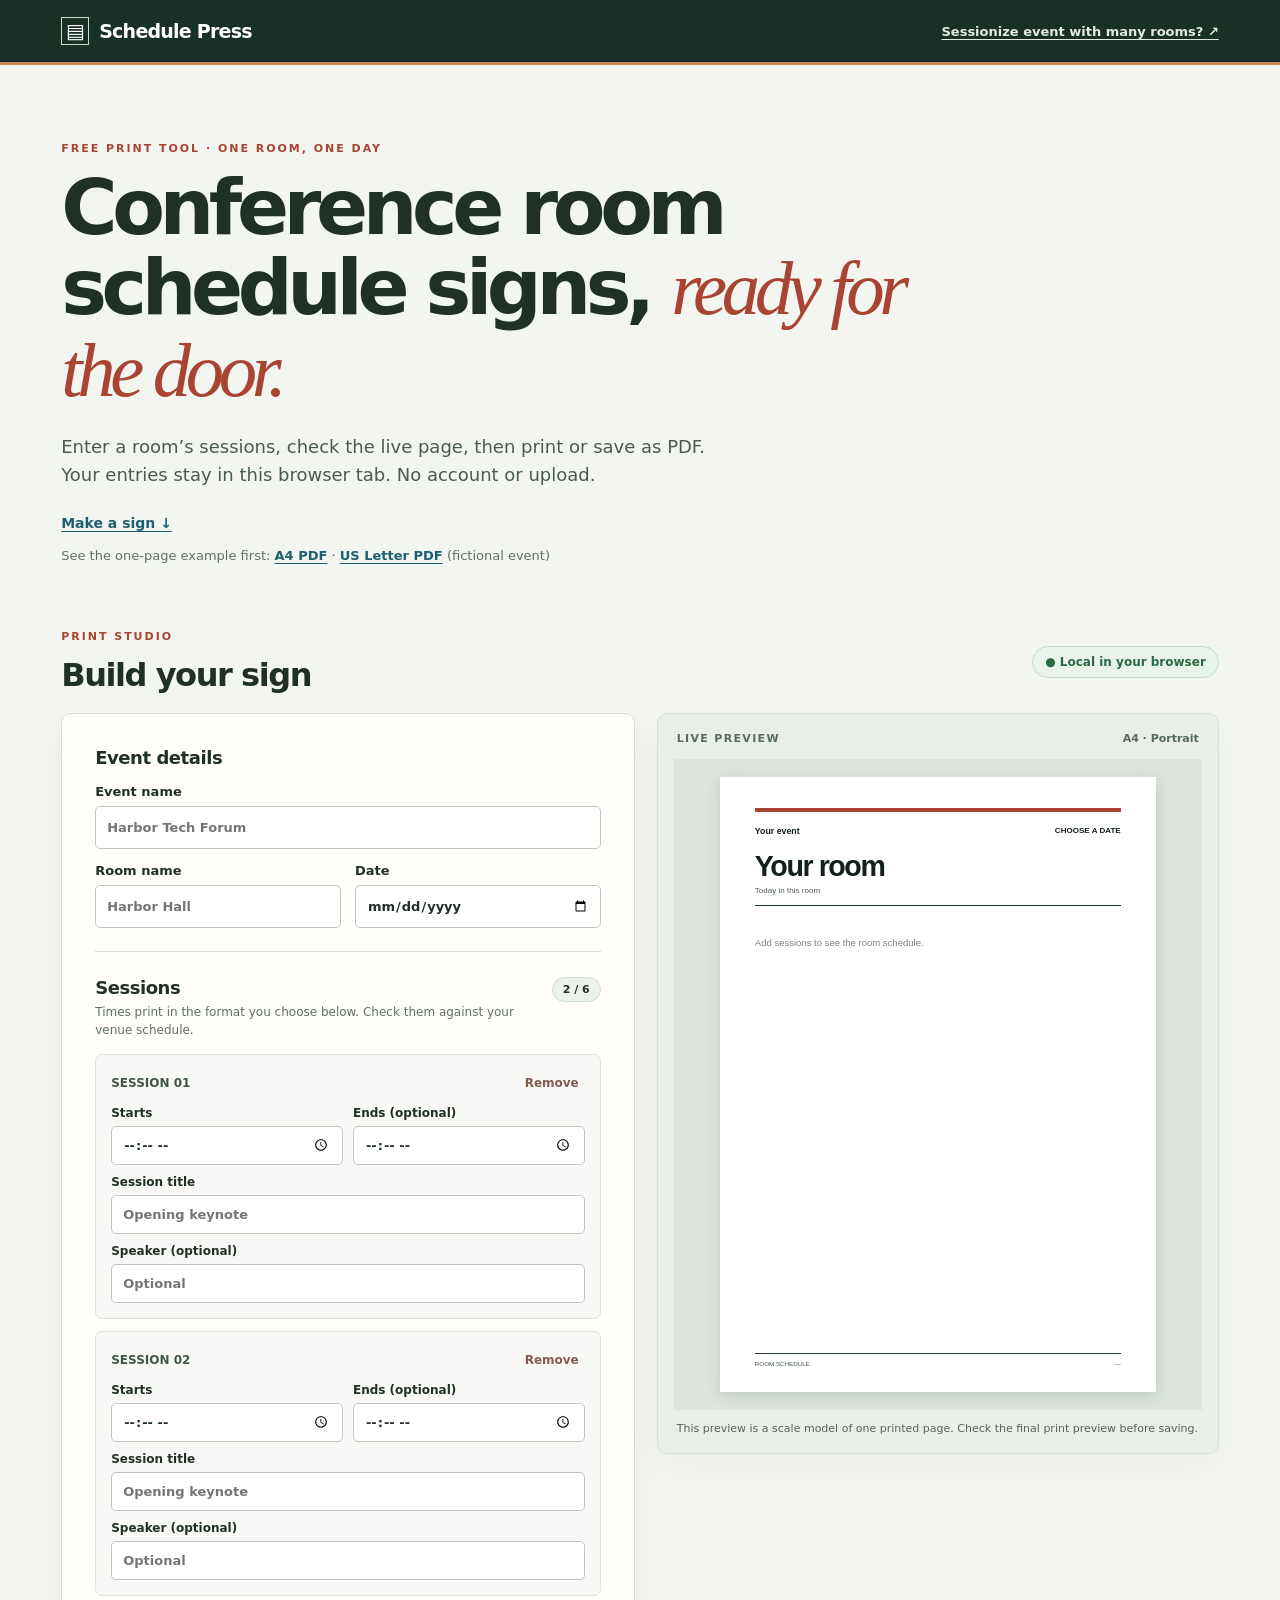
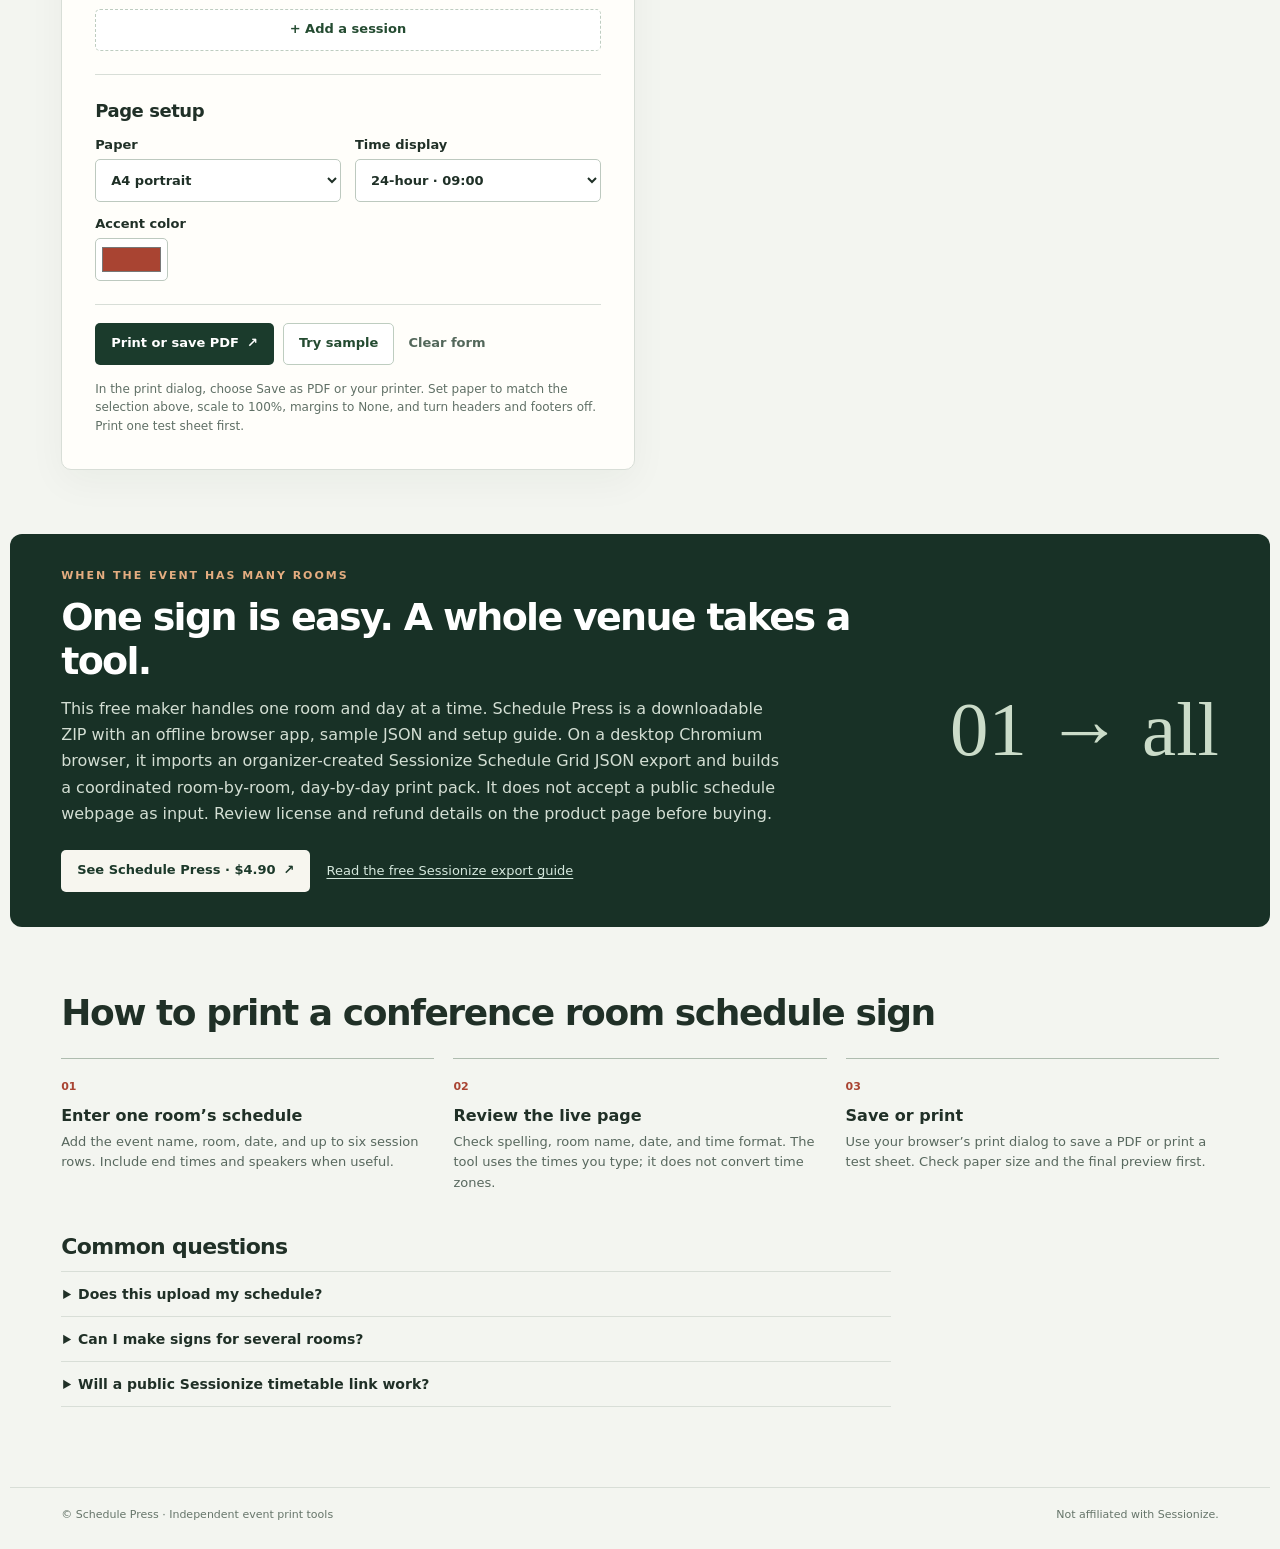
==== index.html @ 76682440 "Update Schedule Press price to 4.90" ====
<!doctype html>
<html lang="en">
<head>
  <meta charset="utf-8">
  <meta name="viewport" content="width=device-width,initial-scale=1">
  <meta name="description" content="Make a printable conference room schedule sign for free. Enter one room's sessions, preview an A4 or US Letter page, and save it as a PDF. No signup or upload.">
  <meta name="robots" content="index,follow">
  <meta name="theme-color" content="#183126">
  <meta http-equiv="Content-Security-Policy" content="default-src 'self'; script-src 'self'; style-src 'self' 'unsafe-inline'; img-src 'self' data:; connect-src 'none'; form-action 'none'; object-src 'none'; base-uri 'none'; frame-src 'none'">
  <link rel="canonical" href="https://hyunwooju00.github.io/room-sign-maker/">
  <meta property="og:type" content="website">
  <meta property="og:title" content="Free Conference Room Schedule Sign Maker">
  <meta property="og:description" content="Create a clear one-page room schedule sign. Enter sessions, preview A4 or US Letter, and print or save PDF. Free, no signup, no upload.">
  <meta property="og:url" content="https://hyunwooju00.github.io/room-sign-maker/">
  <meta name="twitter:card" content="summary">
  <link rel="icon" href="favicon.svg" type="image/svg+xml">
  <title>Free Conference Room Schedule Sign Maker | Schedule Press</title>
  <link rel="stylesheet" href="style.css">
  <link rel="stylesheet" href="print.css" media="print">
  <script defer src="app.js"></script>
</head>
<body>
  <a class="skip" href="#tool">Skip to the sign maker</a>
  <header class="site-header">
    <div class="header-inner"><a class="brand" href="./" aria-label="Schedule Press home"><span class="brand-mark" aria-hidden="true">▤</span> Schedule Press</a><a class="header-link" href="https://5611130604166.gumroad.com/l/schedule-press-sessionize-room-signs">Sessionize event with many rooms? <span aria-hidden="true">↗</span></a></div>
  </header>
  <main>
    <section class="hero wrap" aria-labelledby="page-title">
      <p class="eyebrow">FREE PRINT TOOL · ONE ROOM, ONE DAY</p>
      <h1 id="page-title">Conference room schedule signs, <em>ready for the door.</em></h1>
      <p class="hero-copy">Enter a room’s sessions, check the live page, then print or save as PDF. Your entries stay in this browser tab. No account or upload.</p>
      <a class="text-link" href="#tool">Make a sign <span aria-hidden="true">↓</span></a>
      <p class="sample-links">See the one-page example first: <a href="sample-room-sign-a4.pdf">A4 PDF</a> <span aria-hidden="true">·</span> <a href="sample-room-sign-us-letter.pdf">US Letter PDF</a> <span class="sample-note">(fictional event)</span></p>
    </section>

    <section id="tool" class="tool wrap" aria-label="Room sign maker">
      <div class="tool-head"><div><p class="eyebrow">PRINT STUDIO</p><h2>Build your sign</h2></div><span class="privacy">● Local in your browser</span></div>
      <div id="error" class="message" role="alert" aria-live="assertive"></div>
      <div id="message" class="message success" role="status" aria-live="polite"></div>
      <div class="workspace">
        <div class="editor">
          <div class="editor-group">
            <h3>Event details</h3>
            <div class="fields">
              <label class="full">Event name<input id="event" type="text" maxlength="80" autocomplete="off" placeholder="Harbor Tech Forum"></label>
              <label>Room name<input id="room" type="text" maxlength="70" autocomplete="off" placeholder="Harbor Hall"></label>
              <label>Date<input id="date" type="date"></label>
            </div>
          </div>
          <div class="editor-group sessions-group">
            <div class="group-heading"><div><h3>Sessions</h3><p>Times print in the format you choose below. Check them against your venue schedule.</p></div><span id="session-count" class="count">0 / 6</span></div>
            <div id="session-list" class="session-list"></div>
            <button id="add-session" class="button secondary add" type="button">+ Add a session</button>
          </div>
          <div class="editor-group options-group">
            <h3>Page setup</h3>
            <div class="fields">
              <label>Paper<select id="paper"><option value="a4">A4 portrait</option><option value="letter">US Letter portrait</option></select></label>
              <label>Time display<select id="time-style"><option value="24">24-hour · 09:00</option><option value="12">12-hour · 9:00 AM</option></select></label>
              <label>Accent color<input id="accent" type="color" value="#a94432"></label>
            </div>
          </div>
          <div class="editor-actions"><button id="print" class="button primary" type="button">Print or save PDF <span aria-hidden="true">↗</span></button><button id="sample" class="button secondary" type="button">Try sample</button><button id="clear" class="button quiet" type="button">Clear form</button></div>
          <p class="print-tip">In the print dialog, choose Save as PDF or your printer. Set paper to match the selection above, scale to 100%, margins to None, and turn headers and footers off. Print one test sheet first.</p>
        </div>
        <div class="preview-panel"><div class="preview-heading"><strong>LIVE PREVIEW</strong><span id="preview-paper">A4 · Portrait</span></div><div class="preview-stage"><article id="sign" class="sign a4" aria-label="Printable room sign"><div class="sign-head"><div id="sign-event" class="sign-event">Your event</div><div id="sign-date" class="sign-date">Choose a date</div></div><h2 id="sign-room" class="sign-room">Your room</h2><p class="sign-subtitle">Today in this room</p><div id="sign-sessions" class="sign-sessions"></div><div class="sign-foot"><span>ROOM SCHEDULE</span><span id="sign-foot-date">—</span></div></article></div><p class="preview-note">This preview is a scale model of one printed page. Check the final print preview before saving.</p></div>
      </div>
      <p id="print-warning" class="print-warning" aria-hidden="true"></p>
    </section>

    <section class="upgrade wrap" aria-labelledby="upgrade-title"><div><p class="eyebrow">WHEN THE EVENT HAS MANY ROOMS</p><h2 id="upgrade-title">One sign is easy. A whole venue takes a tool.</h2><p>This free maker handles one room and day at a time. Schedule Press is a downloadable ZIP with an offline browser app, sample JSON and setup guide. On a desktop Chromium browser, it imports an organizer-created Sessionize Schedule Grid JSON export and builds a coordinated room-by-room, day-by-day print pack. It does not accept a public schedule webpage as input. Review license and refund details on the product page before buying.</p><div class="upgrade-actions"><a class="button light" href="https://5611130604166.gumroad.com/l/schedule-press-sessionize-room-signs">See Schedule Press · $4.90 <span aria-hidden="true">↗</span></a><a class="upgrade-guide" href="https://5611130604166.gumroad.com/how-to-print-room-door-schedules-from-sessionize">Read the free Sessionize export guide</a></div></div><div class="upgrade-number" aria-hidden="true">01 → all</div></section>

    <section class="info wrap" aria-labelledby="info-title"><h2 id="info-title">How to print a conference room schedule sign</h2><div class="info-grid"><div><span class="info-step">01</span><h3>Enter one room’s schedule</h3><p>Add the event name, room, date, and up to six session rows. Include end times and speakers when useful.</p></div><div><span class="info-step">02</span><h3>Review the live page</h3><p>Check spelling, room name, date, and time format. The tool uses the times you type; it does not convert time zones.</p></div><div><span class="info-step">03</span><h3>Save or print</h3><p>Use your browser’s print dialog to save a PDF or print a test sheet. Check paper size and the final preview first.</p></div></div><div class="faq"><h3>Common questions</h3><details><summary>Does this upload my schedule?</summary><p>No. The form runs in this browser tab. It makes no schedule upload request and does not save entries to an account. If you close or refresh the tab, entries are lost.</p></details><details><summary>Can I make signs for several rooms?</summary><p>You can reuse this form manually for each room. For a Sessionize event with many rooms or days, <a href="https://5611130604166.gumroad.com/l/schedule-press-sessionize-room-signs">Schedule Press</a> builds the print pack from the organizer’s Schedule Grid JSON.</p></details><details><summary>Will a public Sessionize timetable link work?</summary><p>No. This free maker uses manual entry. The paid tool requires a Schedule Grid (GridSmart) JSON export from an organizer-created Sessionize endpoint. The <a href="https://5611130604166.gumroad.com/how-to-print-room-door-schedules-from-sessionize">free guide</a> explains the export.</p></details></div></section>
  </main>
  <footer class="footer wrap"><span>© Schedule Press · Independent event print tools</span><span>Not affiliated with Sessionize.</span></footer>
  <dialog id="print-dialog" aria-labelledby="dialog-title"><h2 id="dialog-title">Check your print settings</h2><p>Match your selected paper size, set scale to 100% and margins to None, then turn off browser headers and footers. Review the final preview before printing all copies.</p><div class="dialog-actions"><button id="cancel-print" type="button" class="button secondary">Cancel</button><button id="confirm-print" type="button" class="button primary">Open print dialog</button></div></dialog>
</body>
</html>
---- style.css ----
:root{font-family:Inter,ui-sans-serif,system-ui,-apple-system,"Segoe UI",Arial,sans-serif;color:#203027;background:#f3f5f0;--green:#183126;--rust:#a94432;--line:#d8ded7;--muted:#607066;--focus:#1269b1}
*{box-sizing:border-box}html{scroll-behavior:smooth}body{min-width:320px;margin:0}button,input,select{font:inherit}button{cursor:pointer}a{color:#1d5e72;text-underline-offset:3px}:focus-visible{outline:3px solid var(--focus);outline-offset:3px}.skip{position:absolute;top:-100px;left:12px;z-index:20;background:#fff;padding:10px}.skip:focus{top:10px}.wrap{max-width:1260px;margin:auto;padding-left:clamp(18px,4vw,62px);padding-right:clamp(18px,4vw,62px)}
.site-header{background:var(--green);border-bottom:3px solid #d08355;color:#fff}.header-inner{max-width:1260px;margin:auto;padding:17px clamp(18px,4vw,62px);display:flex;align-items:center;justify-content:space-between;gap:18px}.brand{color:#fff;text-decoration:none;font-size:19px;font-weight:800;letter-spacing:-.04em;display:flex;align-items:center;gap:10px}.brand-mark{width:28px;height:28px;border:1.5px solid #cbd9cc;display:grid;place-items:center;line-height:1;font-size:20px}.header-link{color:#e2eae1;font-size:13px;font-weight:650}
.hero{padding-top:clamp(48px,6vw,82px);padding-bottom:clamp(43px,5vw,64px)}.eyebrow{font-size:11px;font-weight:800;letter-spacing:.18em;color:var(--rust);margin:0 0 13px}.hero h1{font-size:clamp(46px,6vw,80px);letter-spacing:-.07em;line-height:1.05;max-width:850px;margin:0 0 21px}.hero h1 em{font-family:Georgia,serif;color:var(--rust);font-weight:400}.hero-copy{font-size:18px;line-height:1.6;color:#495b4e;max-width:665px;margin:0 0 23px}.text-link{font-size:14px;font-weight:800}.sample-links{font-size:13px;line-height:1.5;color:var(--muted);margin:14px 0 0}.sample-links a{font-weight:750}.sample-note{white-space:nowrap}
.tool{padding-bottom:64px}.tool-head{display:flex;justify-content:space-between;align-items:center;gap:20px;margin-bottom:19px}.tool-head h2{font-size:32px;letter-spacing:-.045em;margin:0}.privacy{font-size:12px;color:#2c6841;background:#e8f3e9;border:1px solid #c2dcca;border-radius:99px;padding:8px 12px;white-space:nowrap;font-weight:700}.message{background:#fff2e7;border:1px solid #deb293;border-left:4px solid var(--rust);padding:12px 15px;margin-bottom:14px;border-radius:5px;color:#6f3e29;font-size:14px;line-height:1.45}.message.success{background:#e8f4ea;color:#245332;border-color:#b4d2bb;border-left-color:#3d8b52}.workspace{display:grid;grid-template-columns:minmax(0,1fr) minmax(0,.98fr);gap:22px;align-items:start}.editor,.preview-panel{background:#fffefa;border:1px solid var(--line);border-radius:10px;box-shadow:0 12px 38px #1e35220b}.editor{padding:clamp(20px,3vw,33px)}.editor-group{border-bottom:1px solid var(--line);padding-bottom:23px;margin-bottom:25px}.editor-group h3{font-size:18px;letter-spacing:-.025em;margin:0 0 16px}.fields{display:grid;grid-template-columns:1fr 1fr;gap:14px}.fields label{font-size:13px;font-weight:750;display:flex;flex-direction:column;gap:7px;min-width:0}.fields label.full{grid-column:1/-1}.fields input:not([type=color]),.fields select,.session-row input{width:100%;height:43px;border:1px solid #bdc9bf;background:#fff;border-radius:5px;padding:9px 11px;color:#1f3027}.fields input[type=color]{height:43px;width:73px;border:1px solid #bdc9bf;background:#fff;padding:4px;border-radius:5px}.group-heading{display:flex;align-items:start;justify-content:space-between;gap:15px}.group-heading h3{margin-bottom:5px}.group-heading p{font-size:12px;line-height:1.5;color:var(--muted);margin:0 0 15px}.count{background:#edf1ec;border:1px solid #d4ddd4;border-radius:99px;padding:5px 10px;font-size:11px;font-weight:800;white-space:nowrap}.session-list{display:flex;flex-direction:column;gap:12px}.session-row{padding:15px;background:#f8f9f6;border:1px solid #dde4dc;border-radius:7px}.row-title{display:flex;align-items:center;justify-content:space-between;margin-bottom:10px;font-size:12px;font-weight:800;color:#41564a}.remove{border:0;background:transparent;color:#845b50;font-size:12px;font-weight:750;padding:6px}.remove:hover{text-decoration:underline}.session-fields{display:grid;grid-template-columns:1fr 1fr;gap:10px}.session-fields label{font-size:12px;font-weight:700;display:flex;flex-direction:column;gap:6px}.session-fields .span2{grid-column:1/-1}.session-row input{height:39px;font-size:13px}.button{min-height:42px;display:inline-flex;align-items:center;justify-content:center;gap:8px;border-radius:5px;padding:10px 15px;text-decoration:none;font-size:13px;font-weight:800;border:1px solid transparent;line-height:1.3}.button.primary{background:#1b3b2c;color:#fff}.button.primary:hover{background:#28543d}.button.secondary{border-color:#becdc0;background:#fff;color:#244b31}.button.secondary:hover{background:#eef5ef}.button.quiet{border:0;background:transparent;color:#53675a;padding-left:5px;padding-right:5px}.button.quiet:hover{text-decoration:underline}.button:disabled{opacity:.5;cursor:not-allowed}.button.add{margin-top:13px;width:100%;border-style:dashed}.options-group{margin-bottom:18px}.editor-actions{display:flex;flex-wrap:wrap;gap:9px}.print-tip{font-size:12px;color:var(--muted);line-height:1.55;margin:15px 0 0}
.preview-panel{padding:16px;background:#e9eee8;position:sticky;top:12px}.preview-heading{display:flex;justify-content:space-between;gap:12px;align-items:center;font-size:11px;letter-spacing:.12em;color:#566b5d;padding:2px 3px 14px}.preview-heading span{font-weight:650;letter-spacing:0}.preview-stage{overflow:auto;max-height:740px;display:flex;justify-content:center;background:#dde5dc;padding:18px}.preview-note{font-size:11px;line-height:1.45;color:#56635a;margin:11px 3px 0}.sign{--accent:#a94432;background:#fff;color:#142019;width:210mm;height:296mm;flex:none;padding:15mm 17mm 12mm;display:flex;flex-direction:column;overflow:hidden;box-shadow:0 8px 24px #1d332826;font-family:Arial,"Segoe UI",sans-serif;transform-origin:top center;zoom:.55}.sign.letter{width:215.9mm;height:278.4mm}.sign-head{border-top:2.2mm solid var(--accent);padding-top:7mm;display:flex;justify-content:space-between;gap:8mm;align-items:start}.sign-event{max-width:58%;font-size:12pt;line-height:1.3;font-weight:700;overflow-wrap:anywhere}.sign-date{text-align:right;font-size:11pt;line-height:1.3;font-weight:700;text-transform:uppercase}.sign-room{font-size:39pt;line-height:1.03;letter-spacing:-.05em;margin:7mm 0 2mm;overflow-wrap:anywhere}.sign-subtitle{font-size:11pt;color:#526055;margin:0 0 5mm}.sign-sessions{border-top:.4mm solid #1d3227;flex:1;min-height:0;overflow:hidden}.sign-session{display:grid;grid-template-columns:27mm 1fr;gap:4mm;padding:4.2mm 0 4.6mm;border-bottom:.25mm solid #c9d3ca;break-inside:avoid}.sign-time{font-size:13pt;font-weight:750;line-height:1.25;white-space:nowrap}.sign-end{display:block;font-size:9.5pt;font-weight:500;color:#4c5d50;margin-top:1mm}.sign-title{font-size:16pt;line-height:1.22;font-weight:700;overflow-wrap:anywhere}.sign-speaker{font-size:11.5pt;line-height:1.25;color:#3d4d41;margin-top:1.7mm;overflow-wrap:anywhere}.sign-empty{color:#78877b;font-size:13pt;padding-top:10mm}.sign-foot{border-top:.35mm solid #263b2e;padding-top:3mm;display:flex;justify-content:space-between;gap:5mm;font-size:8.5pt;color:#445649}
.upgrade{background:#183126;color:#fff;border-radius:12px;padding-top:35px;padding-bottom:35px;display:flex;align-items:center;justify-content:space-between;gap:30px}.upgrade .eyebrow{color:#e4ad80}.upgrade h2{font-size:clamp(27px,3vw,38px);letter-spacing:-.045em;margin:0 0 13px}.upgrade p:not(.eyebrow){color:#d3ded3;line-height:1.65;max-width:730px;margin:0}.upgrade-number{font-family:Georgia,serif;font-size:clamp(48px,6vw,86px);color:#cbdcc9;white-space:nowrap}.upgrade-actions{display:flex;align-items:center;flex-wrap:wrap;gap:16px;margin-top:22px}.button.light{background:#f7f6ef;color:#1c392a}.button.light:hover{background:#e9eee4}.upgrade-guide{color:#d5e8dd;font-size:13px}.info{padding-top:65px;padding-bottom:80px}.info h2{font-size:clamp(26px,3vw,36px);letter-spacing:-.04em;margin:0 0 25px}.info-grid{display:grid;grid-template-columns:repeat(3,1fr);gap:19px}.info-grid>div{border-top:1px solid #aebcaf;padding-top:16px}.info-step{font-size:11px;color:var(--rust);font-weight:850}.info h3{font-size:16px;margin:12px 0 7px}.info p{font-size:13px;color:#58685e;line-height:1.6;margin:0}.faq{margin-top:40px;max-width:830px}.faq h3{font-size:22px;letter-spacing:-.03em;margin-bottom:12px}.faq details{border-top:1px solid var(--line);padding:14px 2px}.faq details:last-child{border-bottom:1px solid var(--line)}.faq summary{cursor:pointer;font-size:14px;font-weight:750}.faq p{margin-top:10px}.footer{border-top:1px solid var(--line);padding-top:20px;padding-bottom:28px;display:flex;justify-content:space-between;gap:15px;font-size:11px;color:#66756a}dialog{border:0;border-radius:10px;max-width:440px;padding:27px;color:#203027;box-shadow:0 25px 75px #0c251c77}dialog::backdrop{background:#10231aaa}dialog h2{margin:0 0 11px;letter-spacing:-.04em}dialog p{font-size:14px;line-height:1.6;color:#4b5e52}.dialog-actions{display:flex;justify-content:flex-end;gap:9px;margin-top:20px}
@media(max-width:1050px){.workspace{grid-template-columns:1fr}.preview-panel{position:static}.preview-stage{max-height:650px}.sign{zoom:.62}.upgrade-number{display:none}}@media(max-width:650px){.header-link{font-size:11px;text-align:right}.hero h1{font-size:clamp(42px,11vw,62px)}.hero-copy{font-size:16px}.tool-head{align-items:start;flex-direction:column}.fields{grid-template-columns:1fr}.fields label.full{grid-column:auto}.session-fields{grid-template-columns:1fr 1fr}.sign{zoom:.38}.preview-stage{padding:12px;max-height:520px}.info-grid{grid-template-columns:1fr}.upgrade{border-radius:0}.footer{flex-direction:column}.editor-actions .button.primary{width:100%}}@media(max-width:390px){.sign{zoom:.32}}
.message:empty{position:absolute;width:1px;height:1px;padding:0;border:0;clip-path:inset(50%);overflow:hidden}
.print-warning{display:none}
input[aria-invalid="true"]{border-color:#b74631!important;box-shadow:0 0 0 2px #b7463126}
@media(max-width:420px){.session-fields{grid-template-columns:1fr}.session-fields .span2{grid-column:auto}}
---- print.css ----
@page { size: A4 portrait; margin: 0; }
html, body { margin: 0 !important; padding: 0 !important; background: #fff !important; min-width: 0 !important; }
body > header, body > footer, body > dialog, main > :not(#tool), #tool > :not(.workspace), .workspace > :not(.preview-panel), .preview-panel > :not(.preview-stage) { display: none !important; }
main, #tool, .workspace, .preview-panel, .preview-stage { display: block !important; width: auto !important; max-width: none !important; height: auto !important; max-height: none !important; margin: 0 !important; padding: 0 !important; border: 0 !important; border-radius: 0 !important; background: transparent !important; box-shadow: none !important; overflow: visible !important; position: static !important; }
.sign { zoom: 1 !important; margin: 0 !important; border: 0 !important; box-shadow: none !important; break-inside: avoid !important; break-after: avoid !important; }
.sign.a4 { height: 296mm !important; }
.sign.letter { height: 278.4mm !important; }
body > footer.footer { display: none !important; }
.print-invalid .workspace { display: none !important; }
.print-invalid #tool > #print-warning { display: block !important; margin: 20mm !important; color: #111 !important; font: 18pt Arial, sans-serif !important; }
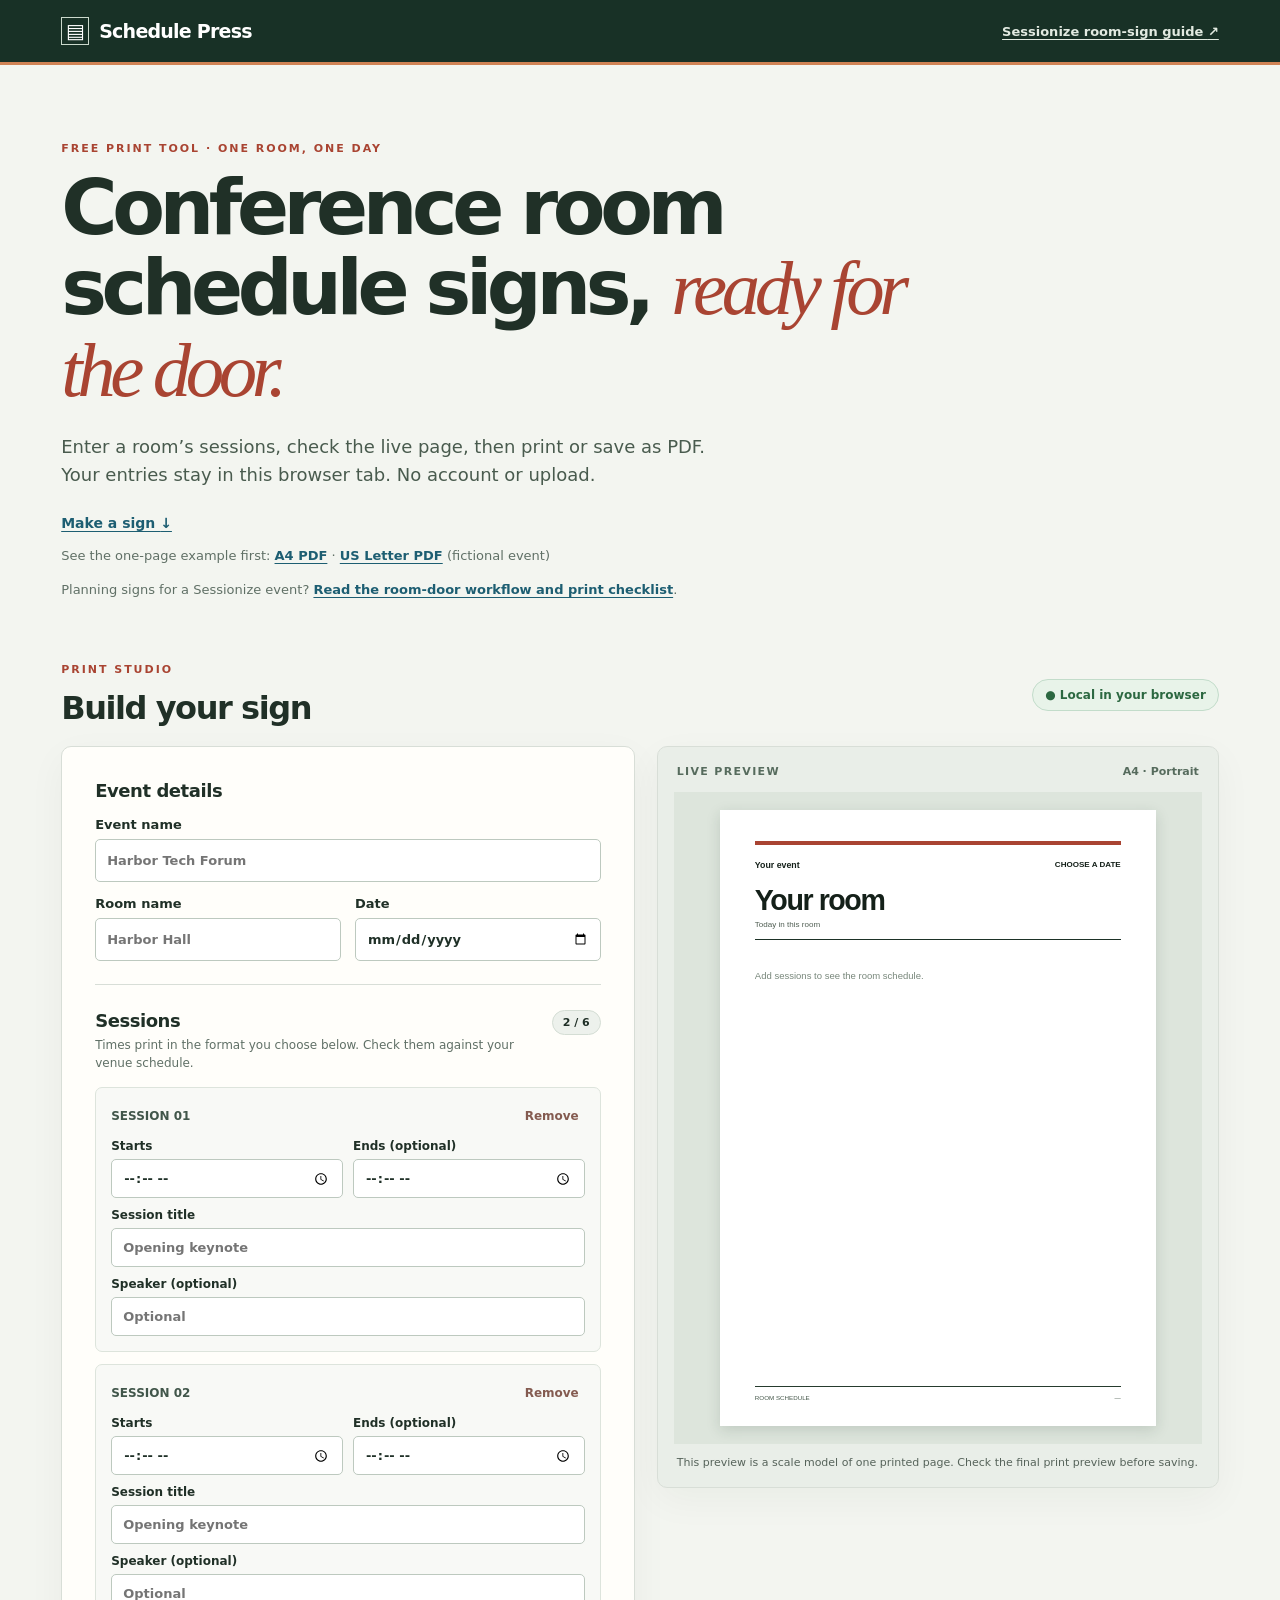
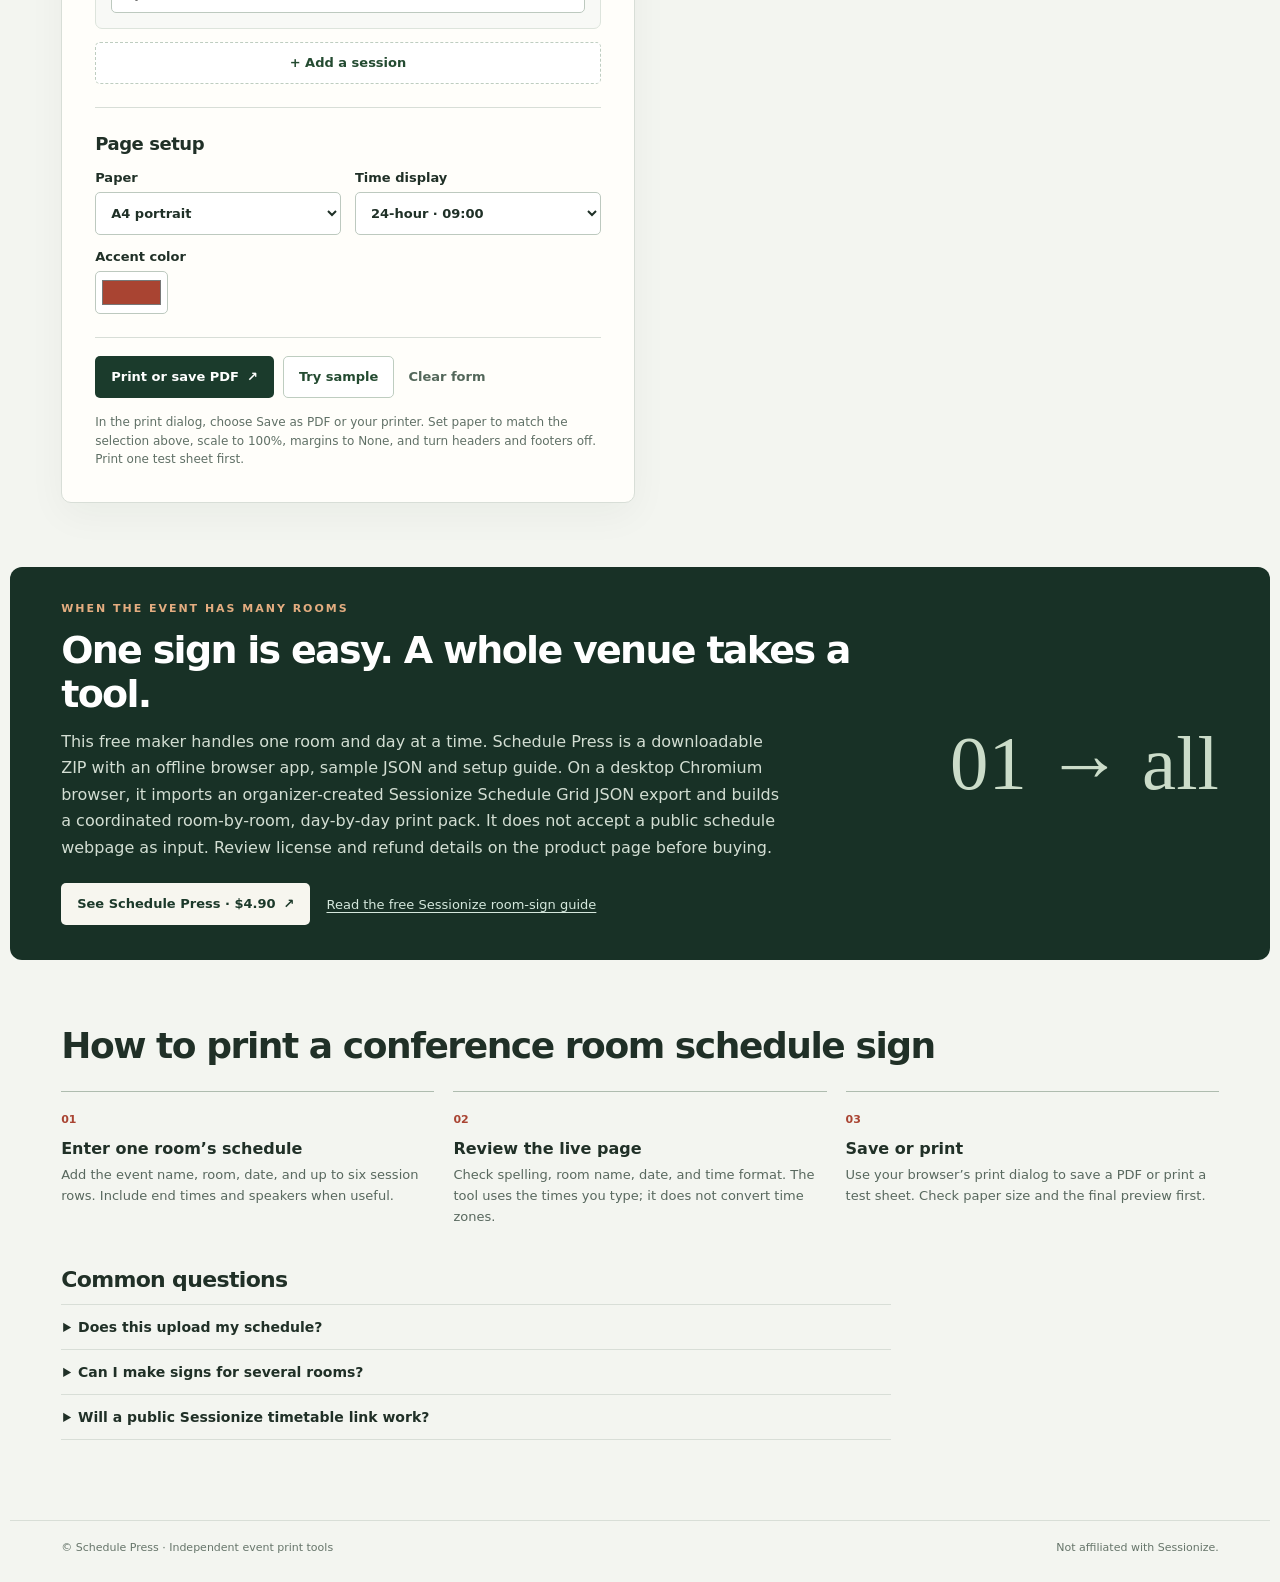
==== commit 5ee72366: "Add Sessionize room sign workflow guide" ====
--- a/index.html
+++ b/index.html
@@ -22,7 +22,7 @@
 <body>
   <a class="skip" href="#tool">Skip to the sign maker</a>
   <header class="site-header">
-    <div class="header-inner"><a class="brand" href="./" aria-label="Schedule Press home"><span class="brand-mark" aria-hidden="true">▤</span> Schedule Press</a><a class="header-link" href="https://5611130604166.gumroad.com/l/schedule-press-sessionize-room-signs">Sessionize event with many rooms? <span aria-hidden="true">↗</span></a></div>
+    <div class="header-inner"><a class="brand" href="./" aria-label="Schedule Press home"><span class="brand-mark" aria-hidden="true">▤</span> Schedule Press</a><a class="header-link" href="sessionize-room-signs.html">Sessionize room-sign guide <span aria-hidden="true">↗</span></a></div>
   </header>
   <main>
     <section class="hero wrap" aria-labelledby="page-title">
@@ -31,6 +31,7 @@
       <p class="hero-copy">Enter a room’s sessions, check the live page, then print or save as PDF. Your entries stay in this browser tab. No account or upload.</p>
       <a class="text-link" href="#tool">Make a sign <span aria-hidden="true">↓</span></a>
       <p class="sample-links">See the one-page example first: <a href="sample-room-sign-a4.pdf">A4 PDF</a> <span aria-hidden="true">·</span> <a href="sample-room-sign-us-letter.pdf">US Letter PDF</a> <span class="sample-note">(fictional event)</span></p>
+      <p class="sample-links">Planning signs for a Sessionize event? <a href="sessionize-room-signs.html">Read the room-door workflow and print checklist</a>.</p>
     </section>
 
     <section id="tool" class="tool wrap" aria-label="Room sign maker">
@@ -68,9 +69,9 @@
       <p id="print-warning" class="print-warning" aria-hidden="true"></p>
     </section>
 
-    <section class="upgrade wrap" aria-labelledby="upgrade-title"><div><p class="eyebrow">WHEN THE EVENT HAS MANY ROOMS</p><h2 id="upgrade-title">One sign is easy. A whole venue takes a tool.</h2><p>This free maker handles one room and day at a time. Schedule Press is a downloadable ZIP with an offline browser app, sample JSON and setup guide. On a desktop Chromium browser, it imports an organizer-created Sessionize Schedule Grid JSON export and builds a coordinated room-by-room, day-by-day print pack. It does not accept a public schedule webpage as input. Review license and refund details on the product page before buying.</p><div class="upgrade-actions"><a class="button light" href="https://5611130604166.gumroad.com/l/schedule-press-sessionize-room-signs">See Schedule Press · $4.90 <span aria-hidden="true">↗</span></a><a class="upgrade-guide" href="https://5611130604166.gumroad.com/how-to-print-room-door-schedules-from-sessionize">Read the free Sessionize export guide</a></div></div><div class="upgrade-number" aria-hidden="true">01 → all</div></section>
+    <section class="upgrade wrap" aria-labelledby="upgrade-title"><div><p class="eyebrow">WHEN THE EVENT HAS MANY ROOMS</p><h2 id="upgrade-title">One sign is easy. A whole venue takes a tool.</h2><p>This free maker handles one room and day at a time. Schedule Press is a downloadable ZIP with an offline browser app, sample JSON and setup guide. On a desktop Chromium browser, it imports an organizer-created Sessionize Schedule Grid JSON export and builds a coordinated room-by-room, day-by-day print pack. It does not accept a public schedule webpage as input. Review license and refund details on the product page before buying.</p><div class="upgrade-actions"><a class="button light" href="https://5611130604166.gumroad.com/l/schedule-press-sessionize-room-signs?utm_source=free_maker&amp;utm_medium=owned_site&amp;utm_campaign=room_signs&amp;utm_content=upgrade">See Schedule Press · $4.90 <span aria-hidden="true">↗</span></a><a class="upgrade-guide" href="sessionize-room-signs.html">Read the free Sessionize room-sign guide</a></div></div><div class="upgrade-number" aria-hidden="true">01 → all</div></section>
 
-    <section class="info wrap" aria-labelledby="info-title"><h2 id="info-title">How to print a conference room schedule sign</h2><div class="info-grid"><div><span class="info-step">01</span><h3>Enter one room’s schedule</h3><p>Add the event name, room, date, and up to six session rows. Include end times and speakers when useful.</p></div><div><span class="info-step">02</span><h3>Review the live page</h3><p>Check spelling, room name, date, and time format. The tool uses the times you type; it does not convert time zones.</p></div><div><span class="info-step">03</span><h3>Save or print</h3><p>Use your browser’s print dialog to save a PDF or print a test sheet. Check paper size and the final preview first.</p></div></div><div class="faq"><h3>Common questions</h3><details><summary>Does this upload my schedule?</summary><p>No. The form runs in this browser tab. It makes no schedule upload request and does not save entries to an account. If you close or refresh the tab, entries are lost.</p></details><details><summary>Can I make signs for several rooms?</summary><p>You can reuse this form manually for each room. For a Sessionize event with many rooms or days, <a href="https://5611130604166.gumroad.com/l/schedule-press-sessionize-room-signs">Schedule Press</a> builds the print pack from the organizer’s Schedule Grid JSON.</p></details><details><summary>Will a public Sessionize timetable link work?</summary><p>No. This free maker uses manual entry. The paid tool requires a Schedule Grid (GridSmart) JSON export from an organizer-created Sessionize endpoint. The <a href="https://5611130604166.gumroad.com/how-to-print-room-door-schedules-from-sessionize">free guide</a> explains the export.</p></details></div></section>
+    <section class="info wrap" aria-labelledby="info-title"><h2 id="info-title">How to print a conference room schedule sign</h2><div class="info-grid"><div><span class="info-step">01</span><h3>Enter one room’s schedule</h3><p>Add the event name, room, date, and up to six session rows. Include end times and speakers when useful.</p></div><div><span class="info-step">02</span><h3>Review the live page</h3><p>Check spelling, room name, date, and time format. The tool uses the times you type; it does not convert time zones.</p></div><div><span class="info-step">03</span><h3>Save or print</h3><p>Use your browser’s print dialog to save a PDF or print a test sheet. Check paper size and the final preview first.</p></div></div><div class="faq"><h3>Common questions</h3><details><summary>Does this upload my schedule?</summary><p>No. The form runs in this browser tab. It makes no schedule upload request and does not save entries to an account. If you close or refresh the tab, entries are lost.</p></details><details><summary>Can I make signs for several rooms?</summary><p>You can reuse this form manually for each room. For a Sessionize event with many rooms or days, <a href="https://5611130604166.gumroad.com/l/schedule-press-sessionize-room-signs?utm_source=free_maker&amp;utm_medium=owned_site&amp;utm_campaign=room_signs&amp;utm_content=faq">Schedule Press</a> builds the print pack from the organizer’s Schedule Grid JSON.</p></details><details><summary>Will a public Sessionize timetable link work?</summary><p>No. This free maker uses manual entry. The paid tool requires a Schedule Grid (GridSmart) JSON export from an organizer-created Sessionize endpoint. The <a href="sessionize-room-signs.html">free guide</a> explains the export and print checks.</p></details></div></section>
   </main>
   <footer class="footer wrap"><span>© Schedule Press · Independent event print tools</span><span>Not affiliated with Sessionize.</span></footer>
   <dialog id="print-dialog" aria-labelledby="dialog-title"><h2 id="dialog-title">Check your print settings</h2><p>Match your selected paper size, set scale to 100% and margins to None, then turn off browser headers and footers. Review the final preview before printing all copies.</p><div class="dialog-actions"><button id="cancel-print" type="button" class="button secondary">Cancel</button><button id="confirm-print" type="button" class="button primary">Open print dialog</button></div></dialog>
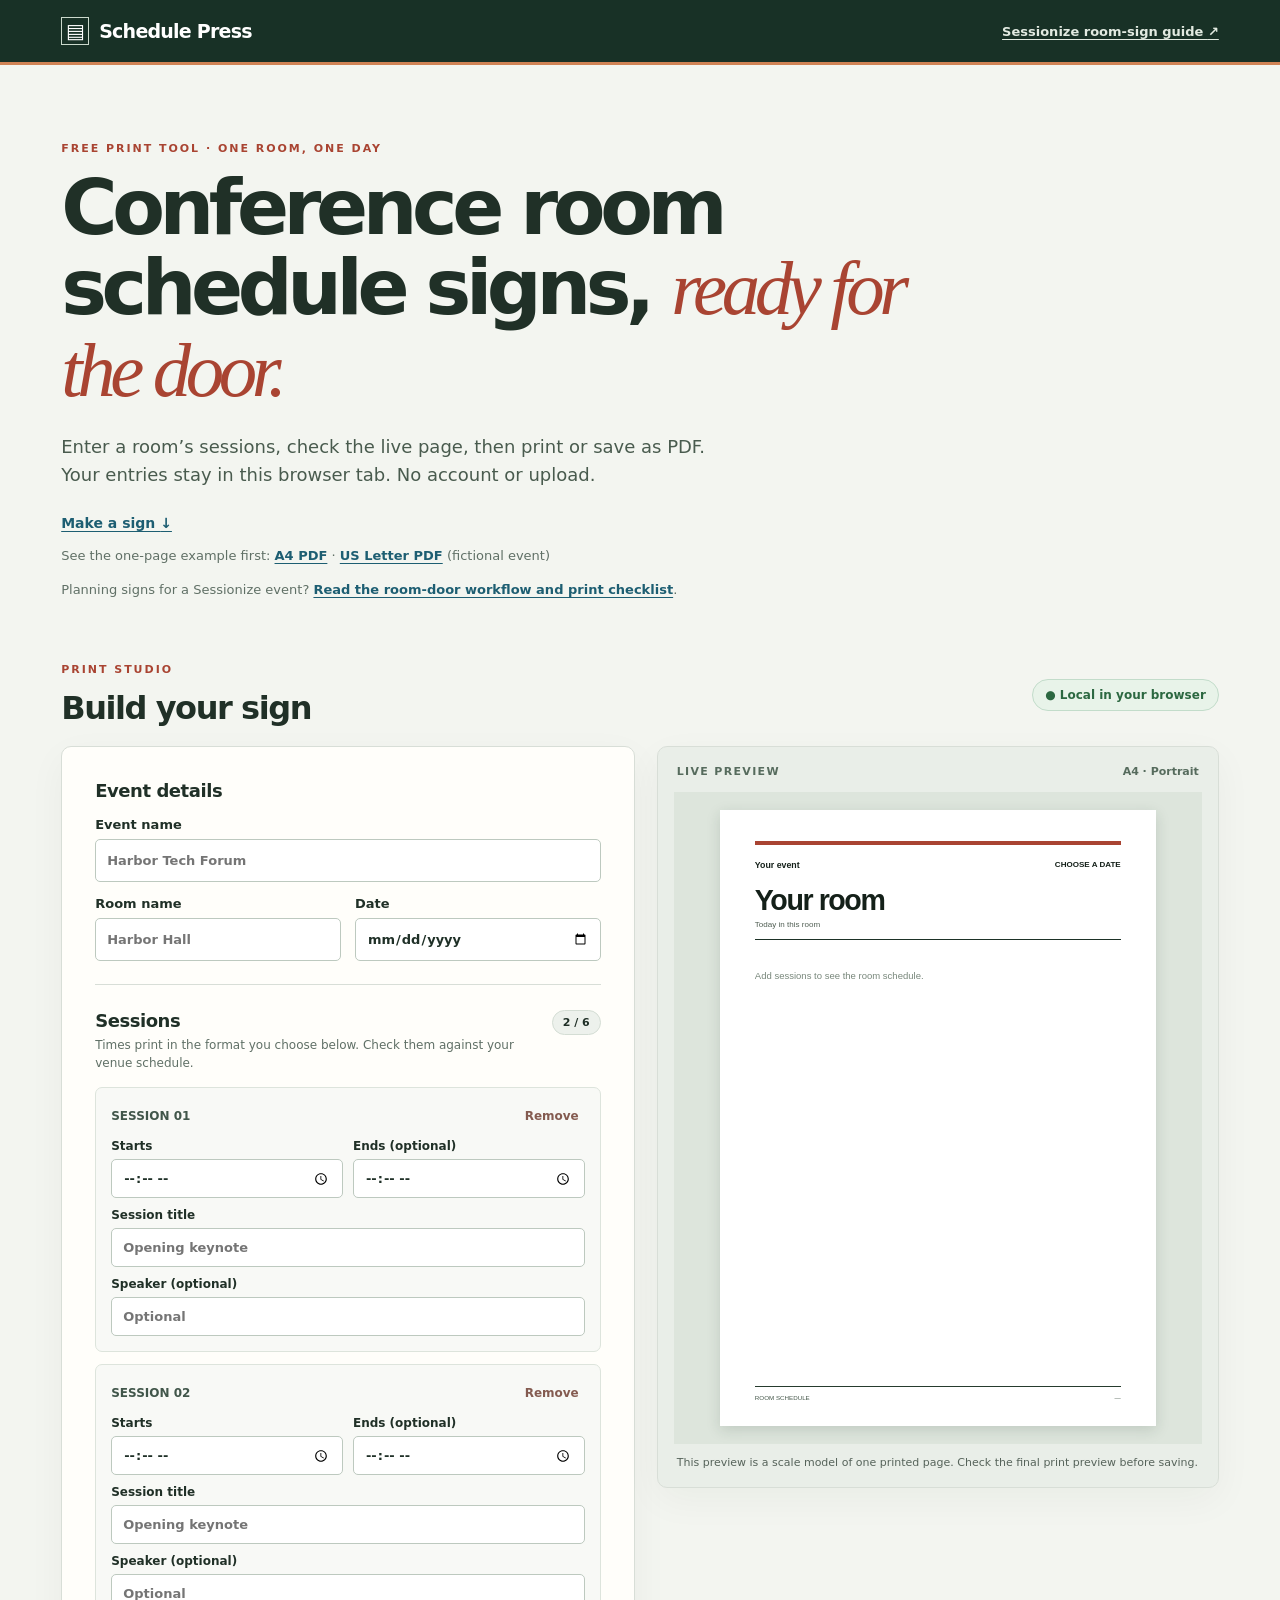
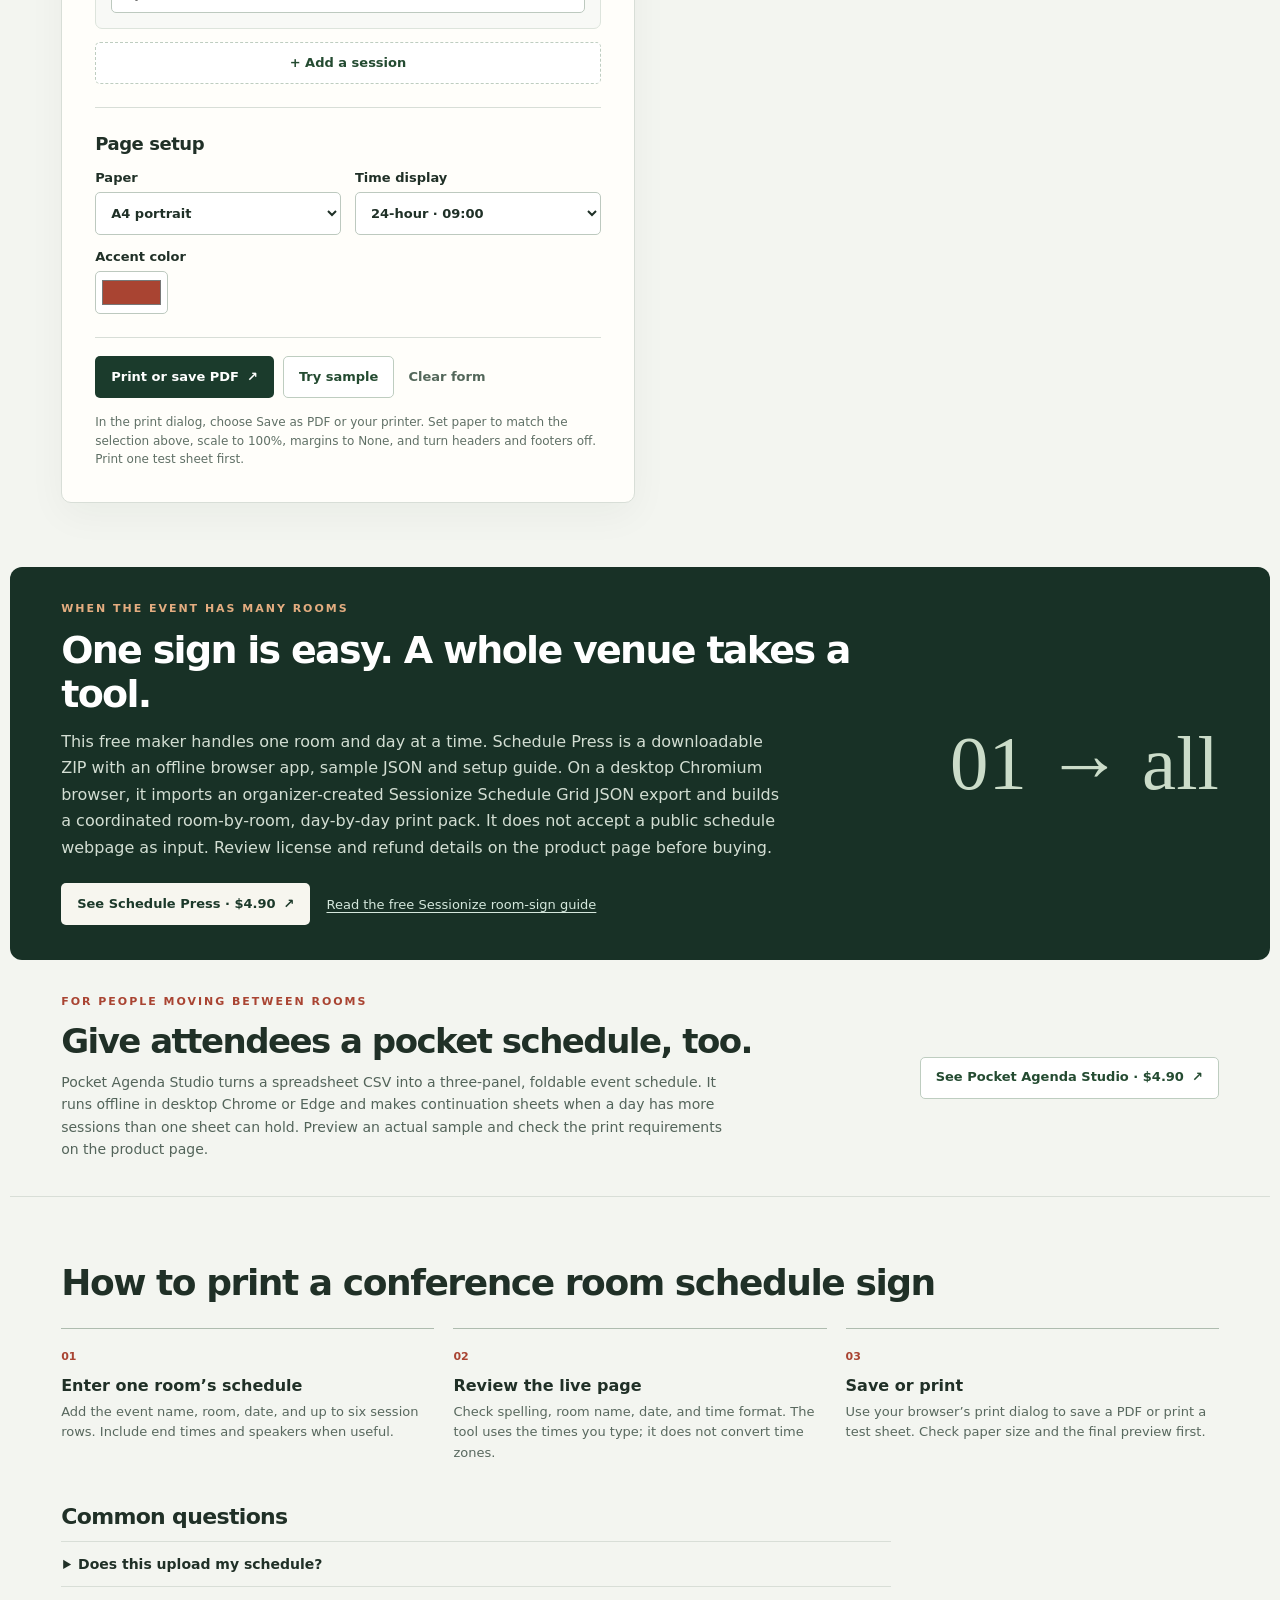
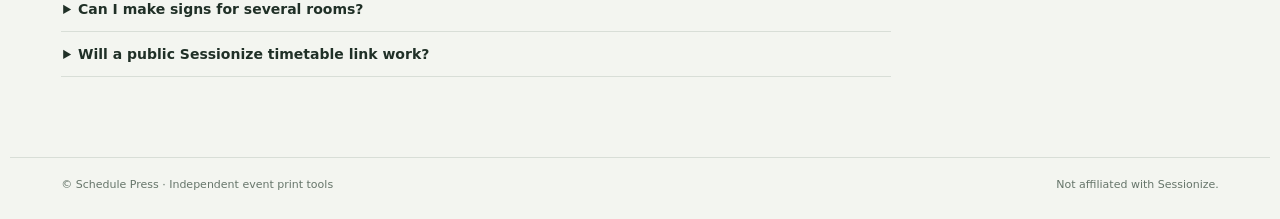
==== commit 08cedd02: "Link Pocket Agenda Studio from free room sign maker" ====
--- a/index.html
+++ b/index.html
@@ -71,6 +71,11 @@
 
     <section class="upgrade wrap" aria-labelledby="upgrade-title"><div><p class="eyebrow">WHEN THE EVENT HAS MANY ROOMS</p><h2 id="upgrade-title">One sign is easy. A whole venue takes a tool.</h2><p>This free maker handles one room and day at a time. Schedule Press is a downloadable ZIP with an offline browser app, sample JSON and setup guide. On a desktop Chromium browser, it imports an organizer-created Sessionize Schedule Grid JSON export and builds a coordinated room-by-room, day-by-day print pack. It does not accept a public schedule webpage as input. Review license and refund details on the product page before buying.</p><div class="upgrade-actions"><a class="button light" href="https://5611130604166.gumroad.com/l/schedule-press-sessionize-room-signs?utm_source=free_maker&amp;utm_medium=owned_site&amp;utm_campaign=room_signs&amp;utm_content=upgrade">See Schedule Press · $4.90 <span aria-hidden="true">↗</span></a><a class="upgrade-guide" href="sessionize-room-signs.html">Read the free Sessionize room-sign guide</a></div></div><div class="upgrade-number" aria-hidden="true">01 → all</div></section>
 
+    <section class="related wrap" aria-labelledby="related-title">
+      <div><p class="eyebrow">FOR PEOPLE MOVING BETWEEN ROOMS</p><h2 id="related-title">Give attendees a pocket schedule, too.</h2><p>Pocket Agenda Studio turns a spreadsheet CSV into a three-panel, foldable event schedule. It runs offline in desktop Chrome or Edge and makes continuation sheets when a day has more sessions than one sheet can hold. Preview an actual sample and check the print requirements on the product page.</p></div>
+      <a class="button secondary" href="https://5611130604166.gumroad.com/l/pocket-agenda-studio?utm_source=free_maker&amp;utm_medium=owned_site&amp;utm_campaign=pocket_agenda&amp;utm_content=related">See Pocket Agenda Studio · $4.90 <span aria-hidden="true">↗</span></a>
+    </section>
+
     <section class="info wrap" aria-labelledby="info-title"><h2 id="info-title">How to print a conference room schedule sign</h2><div class="info-grid"><div><span class="info-step">01</span><h3>Enter one room’s schedule</h3><p>Add the event name, room, date, and up to six session rows. Include end times and speakers when useful.</p></div><div><span class="info-step">02</span><h3>Review the live page</h3><p>Check spelling, room name, date, and time format. The tool uses the times you type; it does not convert time zones.</p></div><div><span class="info-step">03</span><h3>Save or print</h3><p>Use your browser’s print dialog to save a PDF or print a test sheet. Check paper size and the final preview first.</p></div></div><div class="faq"><h3>Common questions</h3><details><summary>Does this upload my schedule?</summary><p>No. The form runs in this browser tab. It makes no schedule upload request and does not save entries to an account. If you close or refresh the tab, entries are lost.</p></details><details><summary>Can I make signs for several rooms?</summary><p>You can reuse this form manually for each room. For a Sessionize event with many rooms or days, <a href="https://5611130604166.gumroad.com/l/schedule-press-sessionize-room-signs?utm_source=free_maker&amp;utm_medium=owned_site&amp;utm_campaign=room_signs&amp;utm_content=faq">Schedule Press</a> builds the print pack from the organizer’s Schedule Grid JSON.</p></details><details><summary>Will a public Sessionize timetable link work?</summary><p>No. This free maker uses manual entry. The paid tool requires a Schedule Grid (GridSmart) JSON export from an organizer-created Sessionize endpoint. The <a href="sessionize-room-signs.html">free guide</a> explains the export and print checks.</p></details></div></section>
   </main>
   <footer class="footer wrap"><span>© Schedule Press · Independent event print tools</span><span>Not affiliated with Sessionize.</span></footer>
--- a/style.css
+++ b/style.css
@@ -10,3 +10,6 @@
 .print-warning{display:none}
 input[aria-invalid="true"]{border-color:#b74631!important;box-shadow:0 0 0 2px #b7463126}
 @media(max-width:420px){.session-fields{grid-template-columns:1fr}.session-fields .span2{grid-column:auto}}
+
+.related{display:flex;align-items:center;justify-content:space-between;gap:30px;padding-top:35px;padding-bottom:35px;border-bottom:1px solid var(--line)}.related h2{font-size:clamp(24px,2.8vw,34px);letter-spacing:-.045em;margin:0 0 10px}.related p:not(.eyebrow){font-size:14px;line-height:1.6;color:#53645a;max-width:680px;margin:0}.related .button{flex:none}
+@media(max-width:1050px){.related{align-items:flex-start;flex-direction:column}}@media(max-width:650px){.related .button{flex:auto;max-width:100%}}
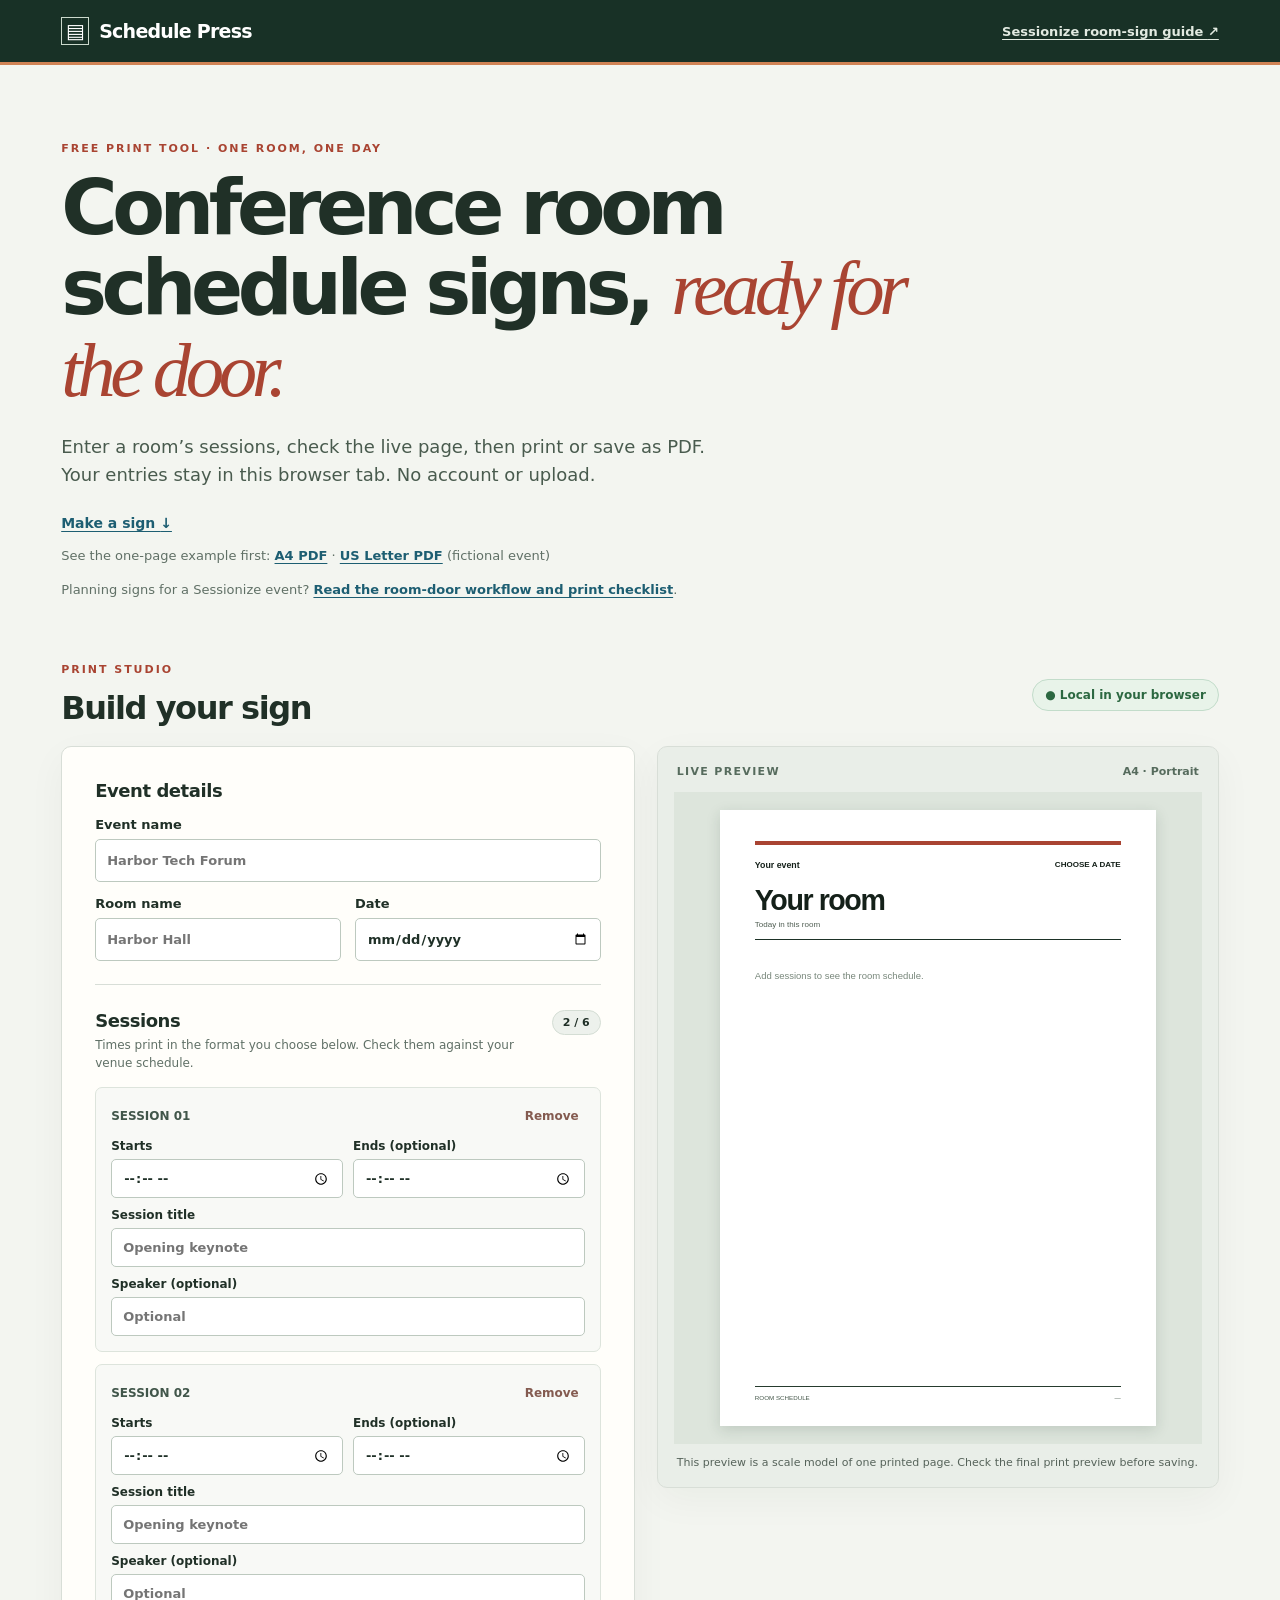
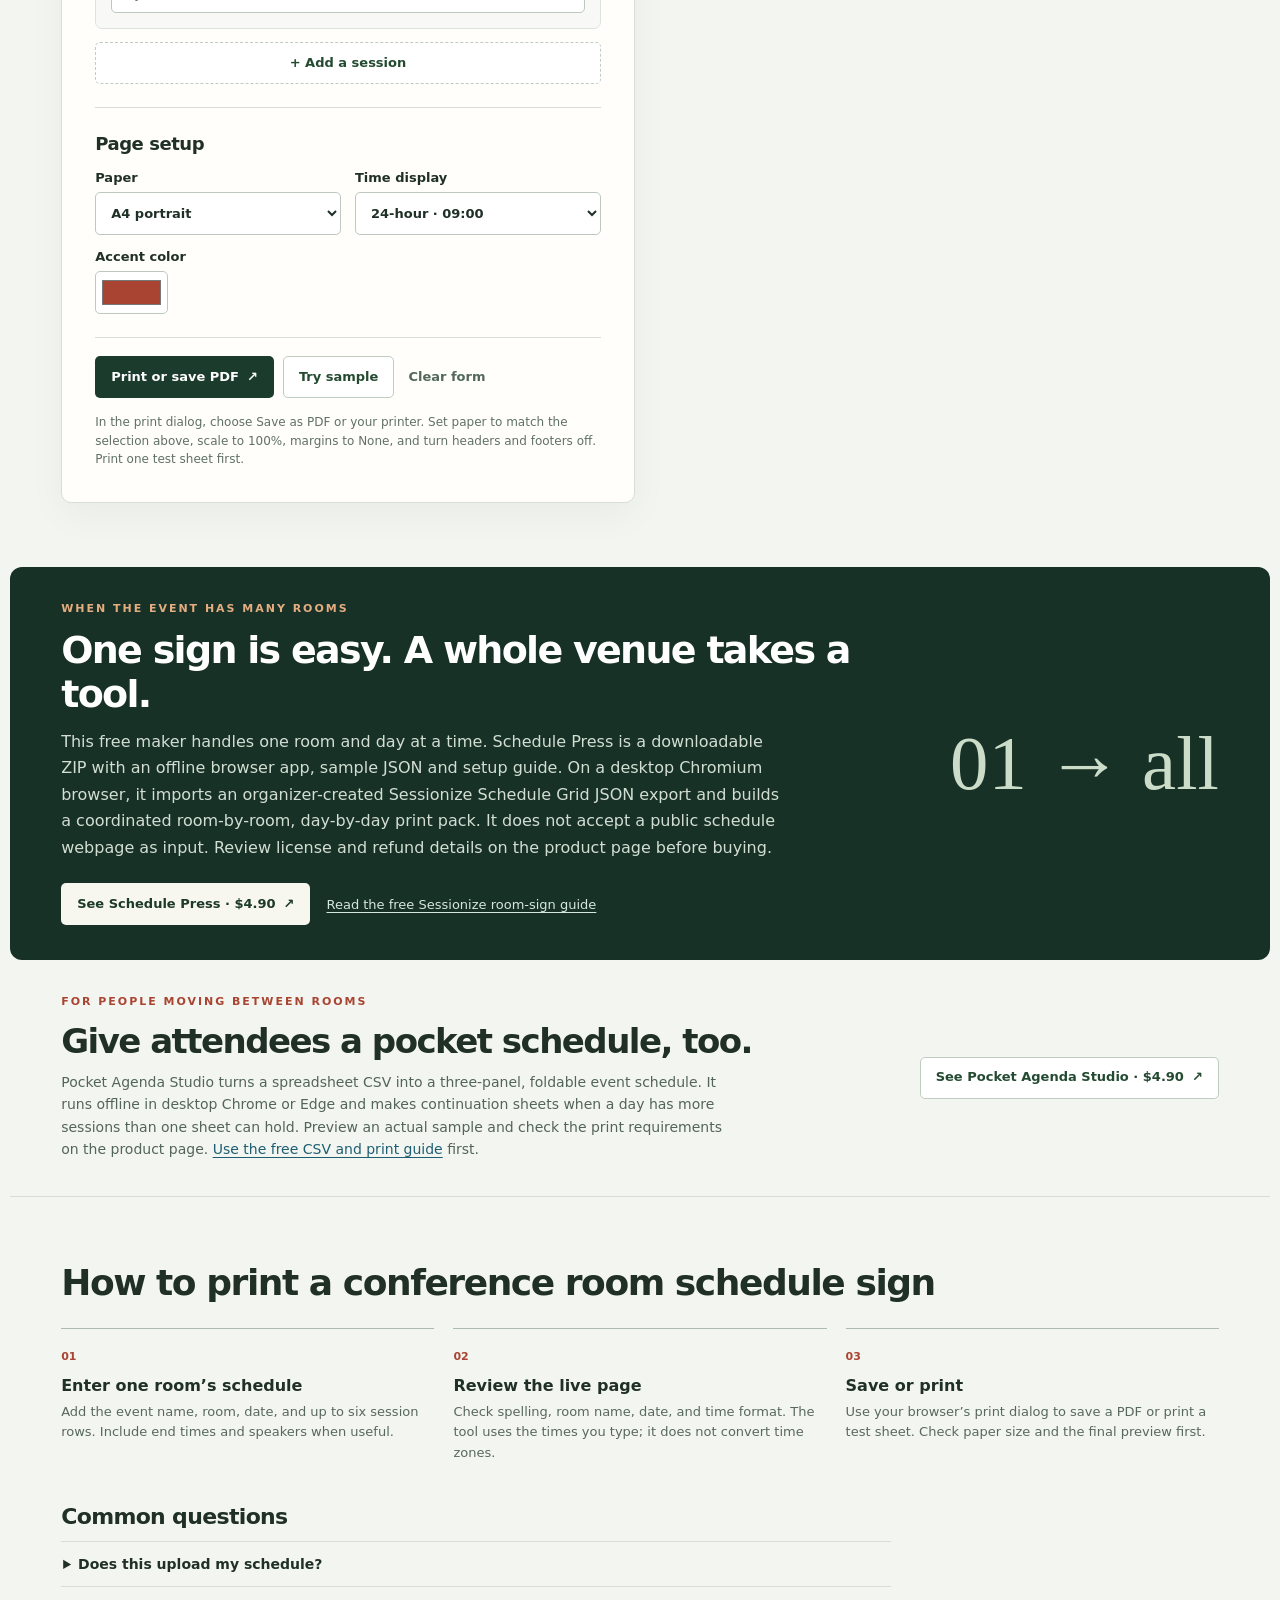
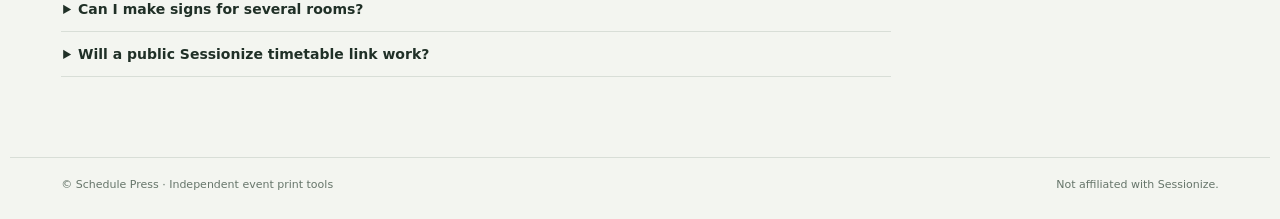
==== commit e63bade1: "Publish pocket agenda CSV and print guide" ====
--- a/index.html
+++ b/index.html
@@ -72,7 +72,7 @@
     <section class="upgrade wrap" aria-labelledby="upgrade-title"><div><p class="eyebrow">WHEN THE EVENT HAS MANY ROOMS</p><h2 id="upgrade-title">One sign is easy. A whole venue takes a tool.</h2><p>This free maker handles one room and day at a time. Schedule Press is a downloadable ZIP with an offline browser app, sample JSON and setup guide. On a desktop Chromium browser, it imports an organizer-created Sessionize Schedule Grid JSON export and builds a coordinated room-by-room, day-by-day print pack. It does not accept a public schedule webpage as input. Review license and refund details on the product page before buying.</p><div class="upgrade-actions"><a class="button light" href="https://5611130604166.gumroad.com/l/schedule-press-sessionize-room-signs?utm_source=free_maker&amp;utm_medium=owned_site&amp;utm_campaign=room_signs&amp;utm_content=upgrade">See Schedule Press · $4.90 <span aria-hidden="true">↗</span></a><a class="upgrade-guide" href="sessionize-room-signs.html">Read the free Sessionize room-sign guide</a></div></div><div class="upgrade-number" aria-hidden="true">01 → all</div></section>
 
     <section class="related wrap" aria-labelledby="related-title">
-      <div><p class="eyebrow">FOR PEOPLE MOVING BETWEEN ROOMS</p><h2 id="related-title">Give attendees a pocket schedule, too.</h2><p>Pocket Agenda Studio turns a spreadsheet CSV into a three-panel, foldable event schedule. It runs offline in desktop Chrome or Edge and makes continuation sheets when a day has more sessions than one sheet can hold. Preview an actual sample and check the print requirements on the product page.</p></div>
+      <div><p class="eyebrow">FOR PEOPLE MOVING BETWEEN ROOMS</p><h2 id="related-title">Give attendees a pocket schedule, too.</h2><p>Pocket Agenda Studio turns a spreadsheet CSV into a three-panel, foldable event schedule. It runs offline in desktop Chrome or Edge and makes continuation sheets when a day has more sessions than one sheet can hold. Preview an actual sample and check the print requirements on the product page. <a href="printable-pocket-conference-agenda.html">Use the free CSV and print guide</a> first.</p></div>
       <a class="button secondary" href="https://5611130604166.gumroad.com/l/pocket-agenda-studio?utm_source=free_maker&amp;utm_medium=owned_site&amp;utm_campaign=pocket_agenda&amp;utm_content=related">See Pocket Agenda Studio · $4.90 <span aria-hidden="true">↗</span></a>
     </section>
 
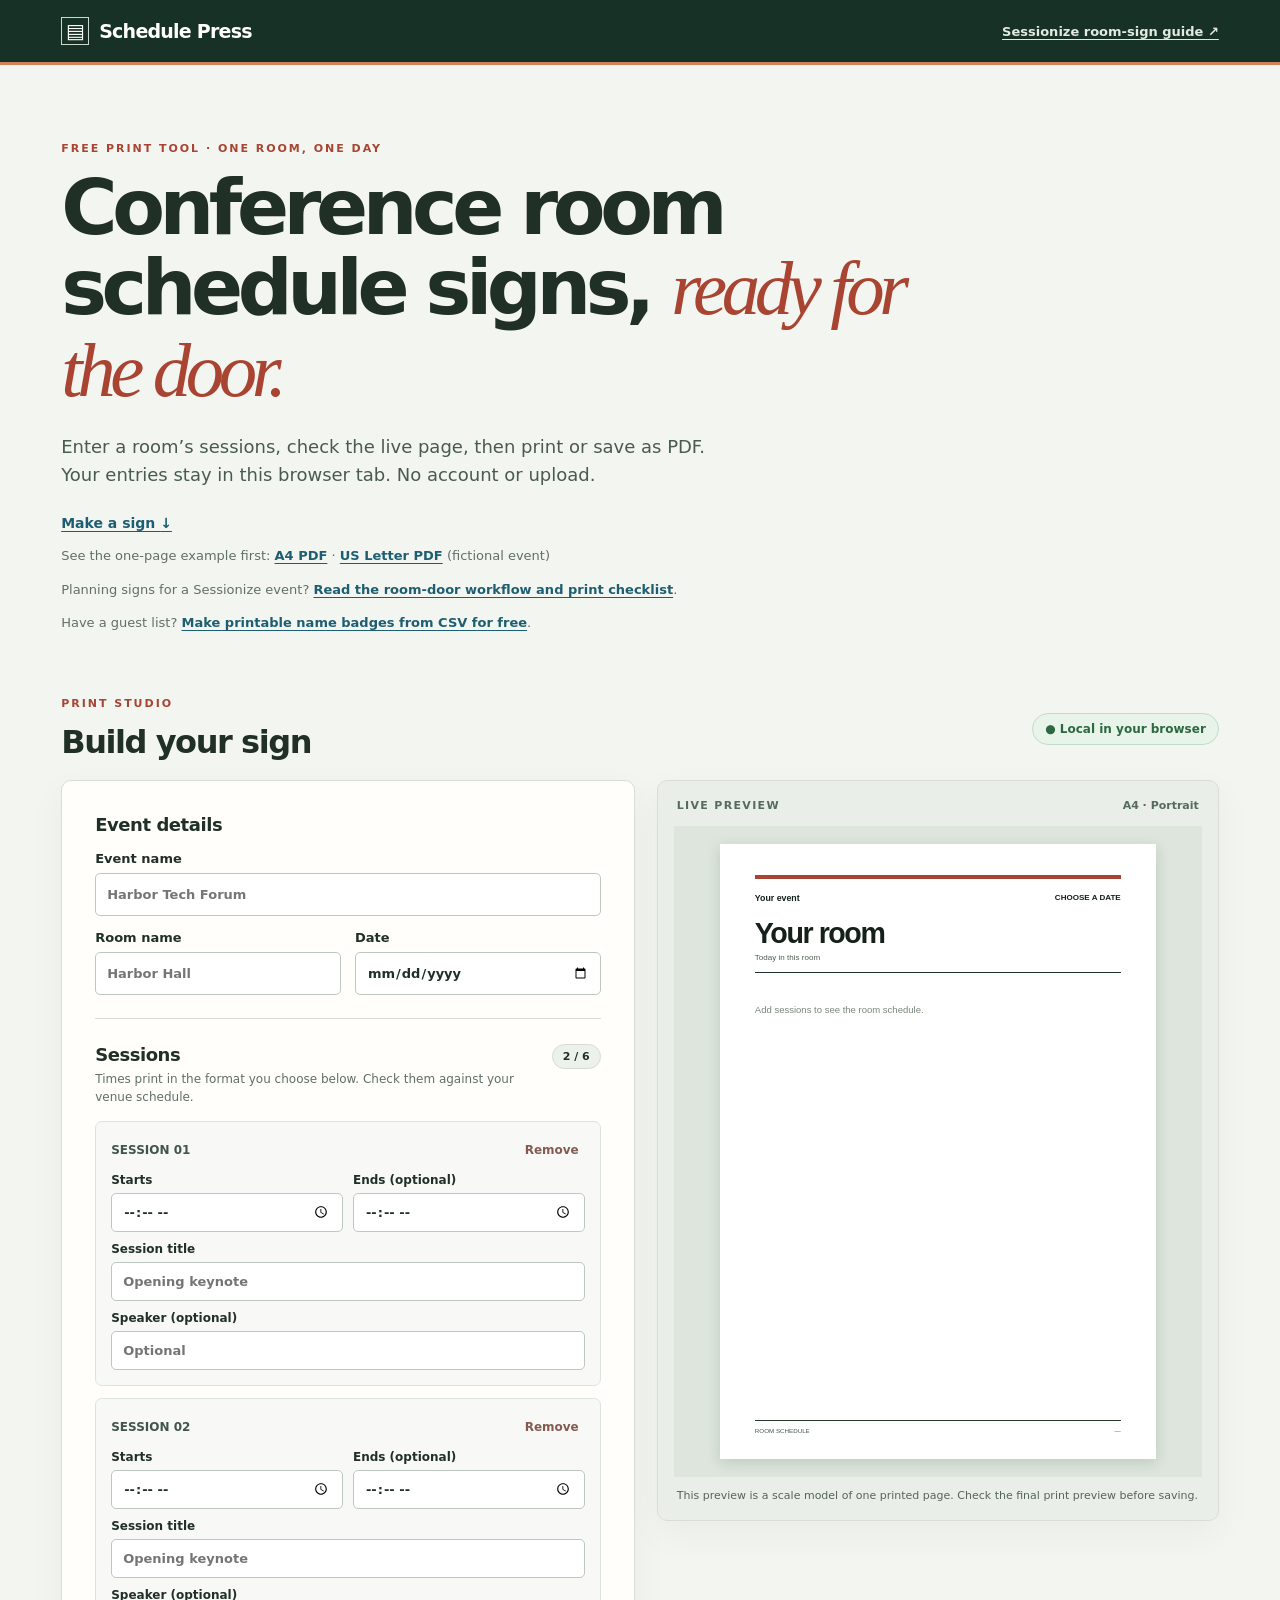
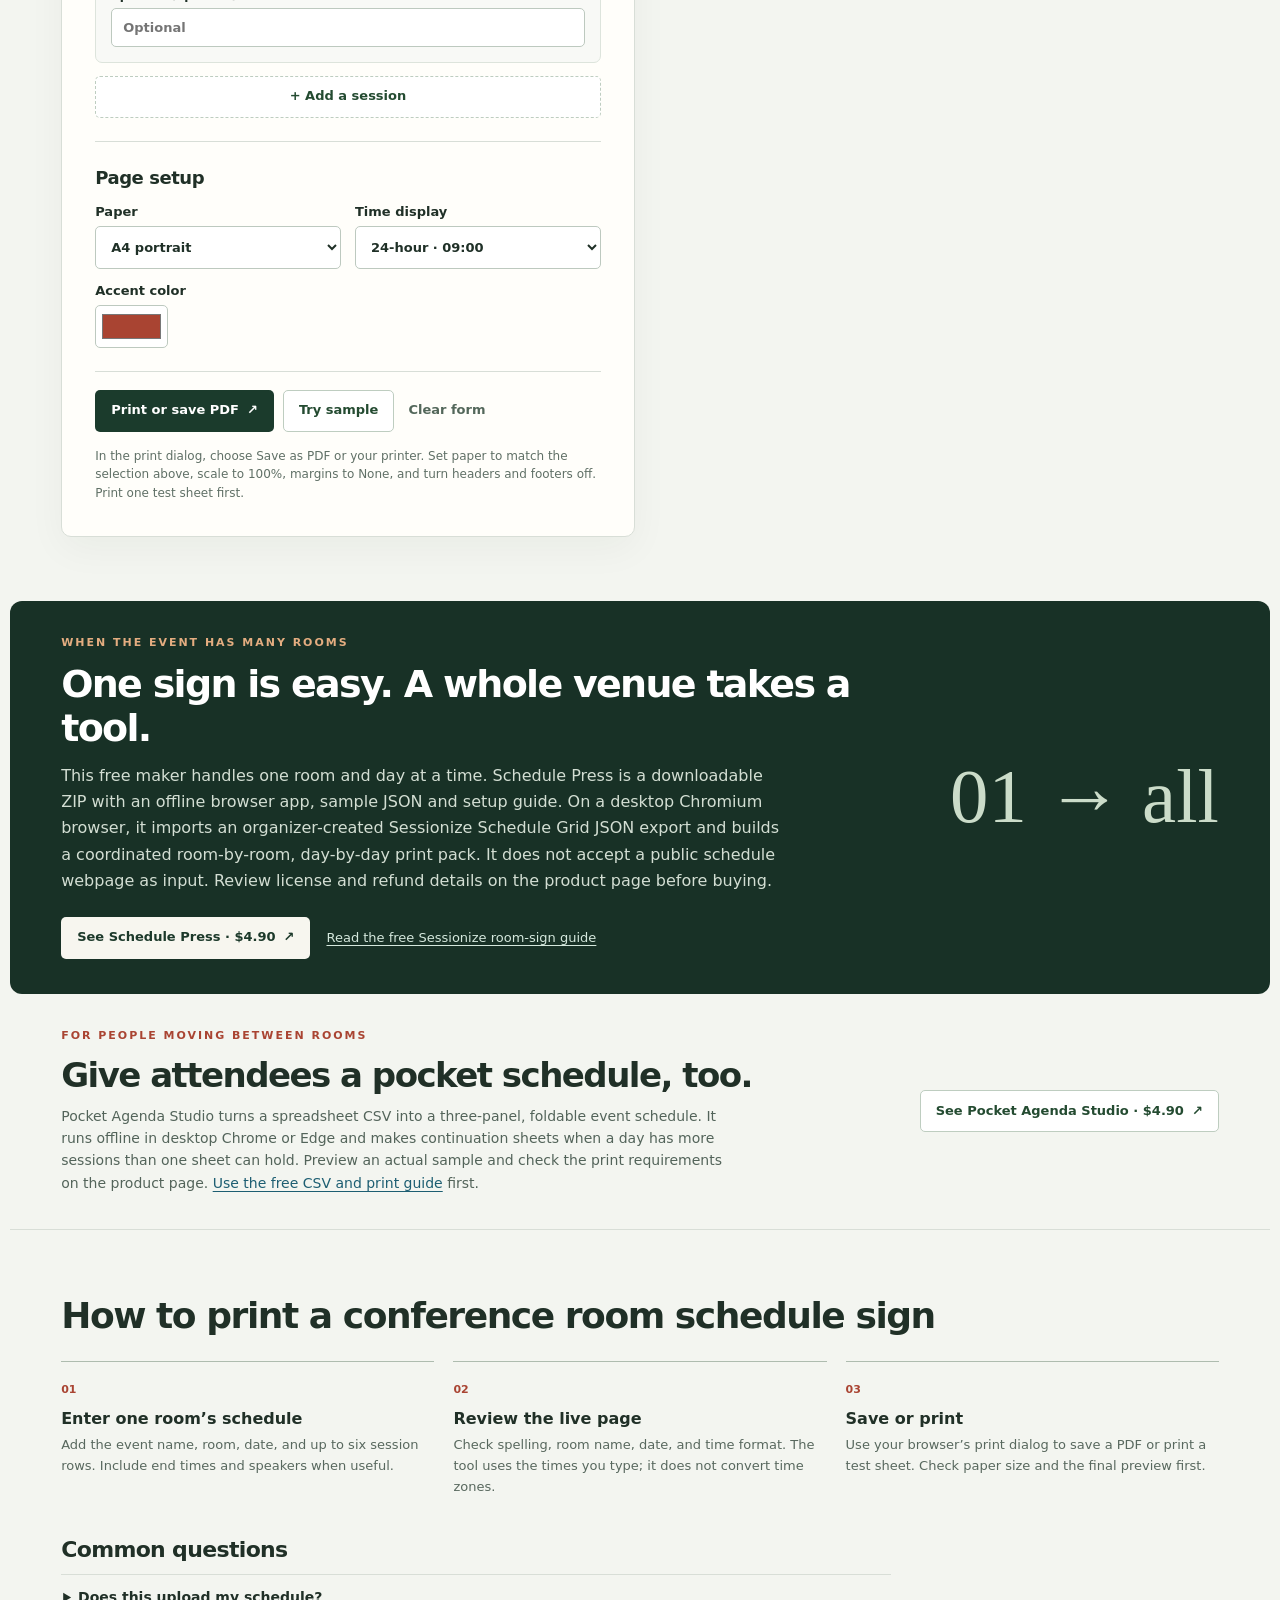
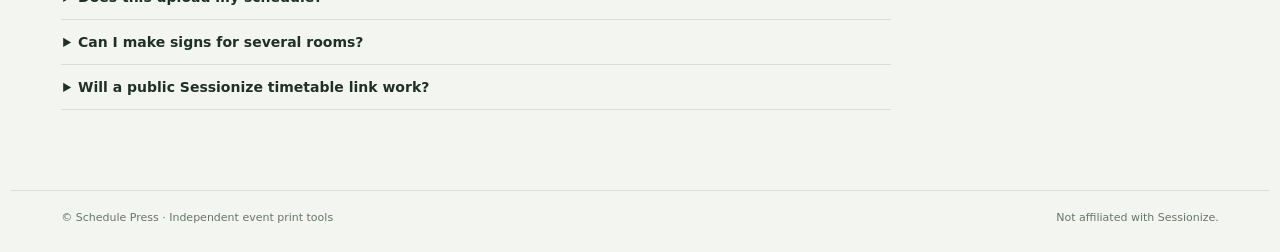
==== commit 53dbab3e: "Add free CSV name badge maker" ====
--- a/index.html
+++ b/index.html
@@ -32,6 +32,7 @@
       <a class="text-link" href="#tool">Make a sign <span aria-hidden="true">↓</span></a>
       <p class="sample-links">See the one-page example first: <a href="sample-room-sign-a4.pdf">A4 PDF</a> <span aria-hidden="true">·</span> <a href="sample-room-sign-us-letter.pdf">US Letter PDF</a> <span class="sample-note">(fictional event)</span></p>
       <p class="sample-links">Planning signs for a Sessionize event? <a href="sessionize-room-signs.html">Read the room-door workflow and print checklist</a>.</p>
+      <p class="sample-links">Have a guest list? <a href="badge-maker.html">Make printable name badges from CSV for free</a>.</p>
     </section>
 
     <section id="tool" class="tool wrap" aria-label="Room sign maker">
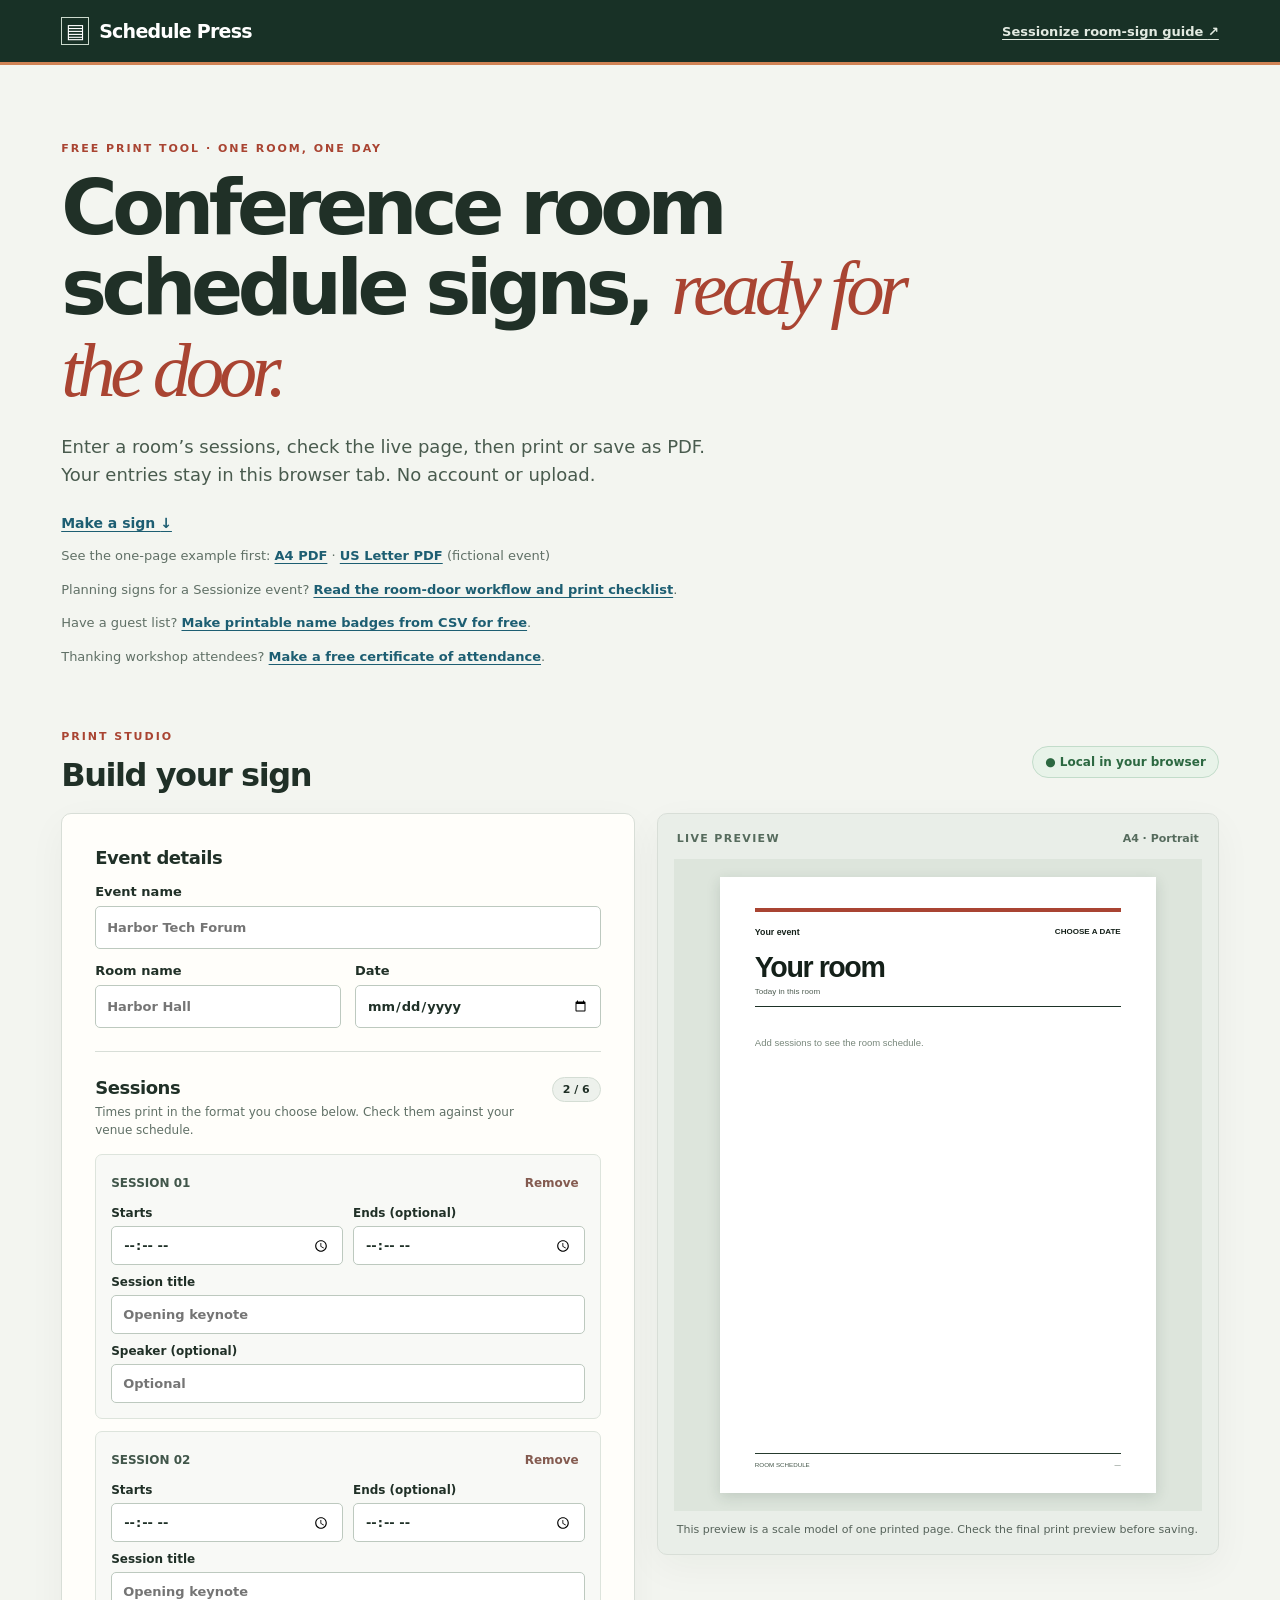
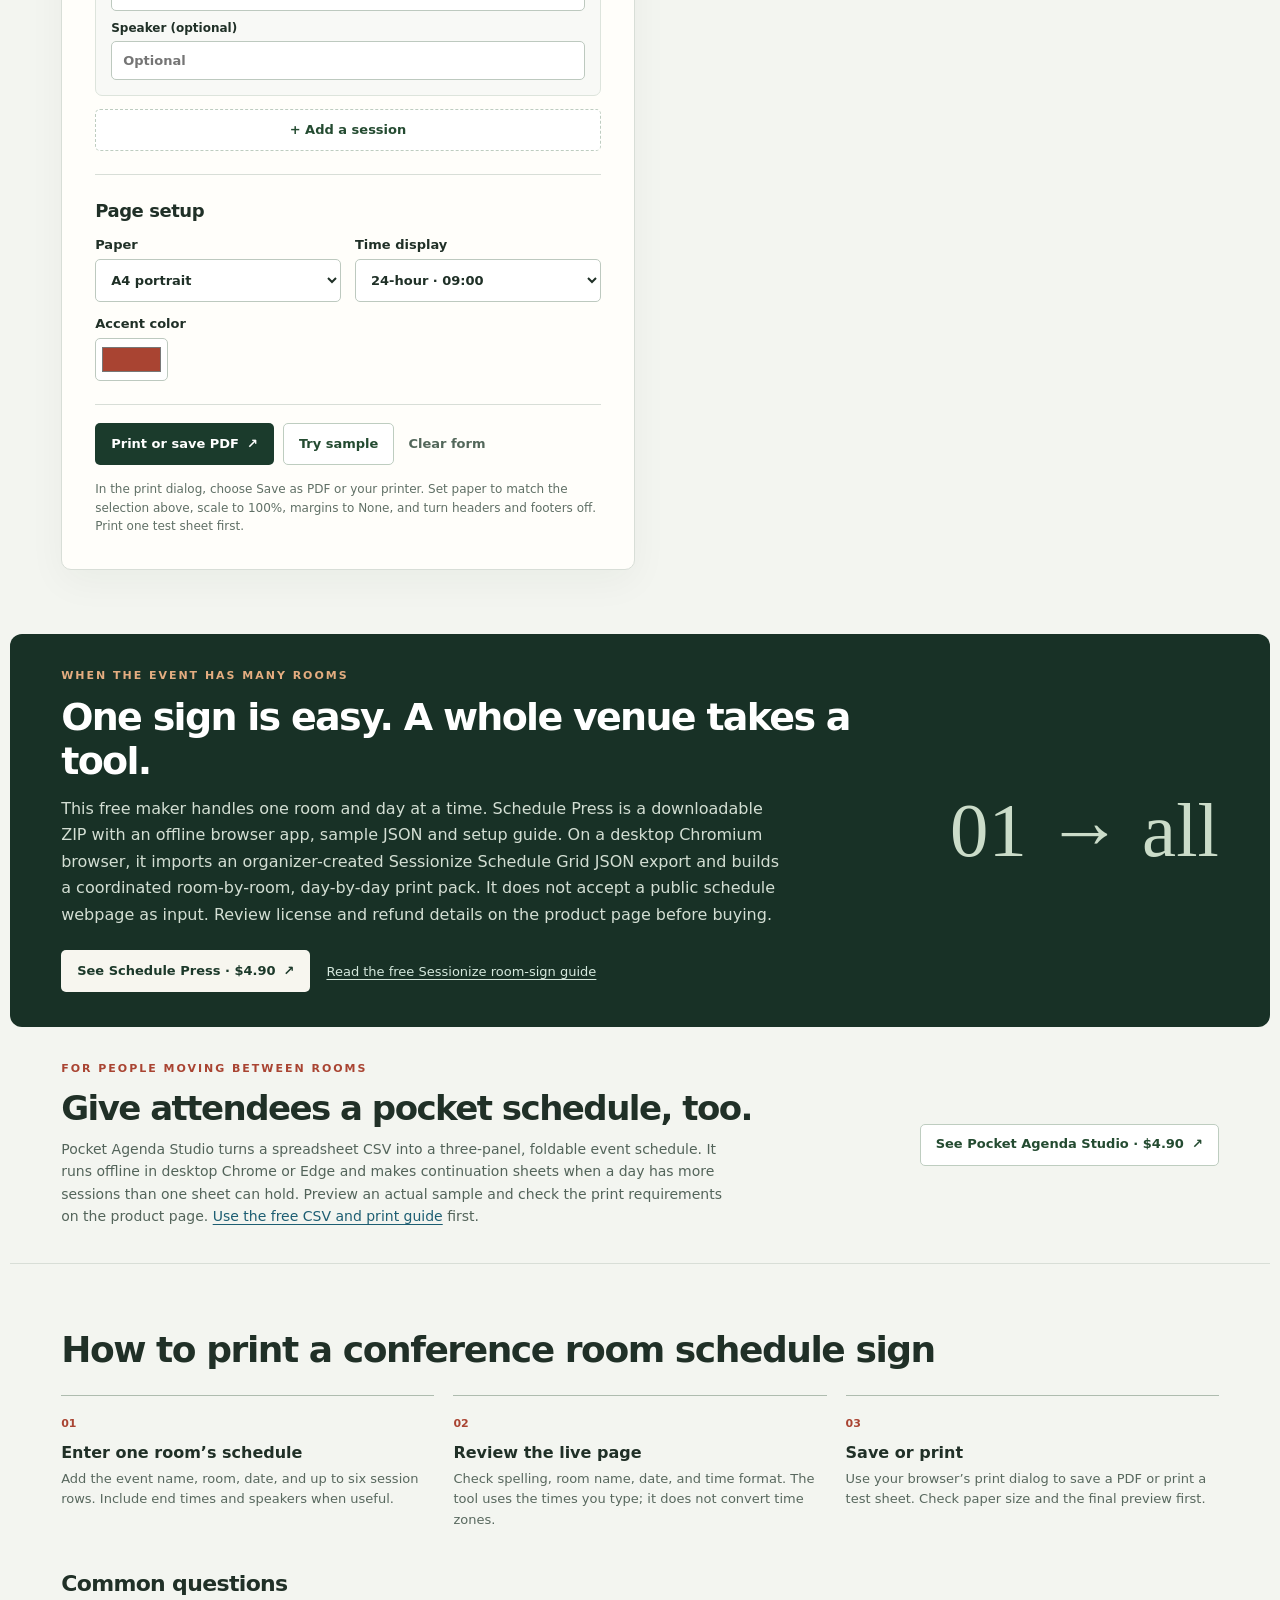
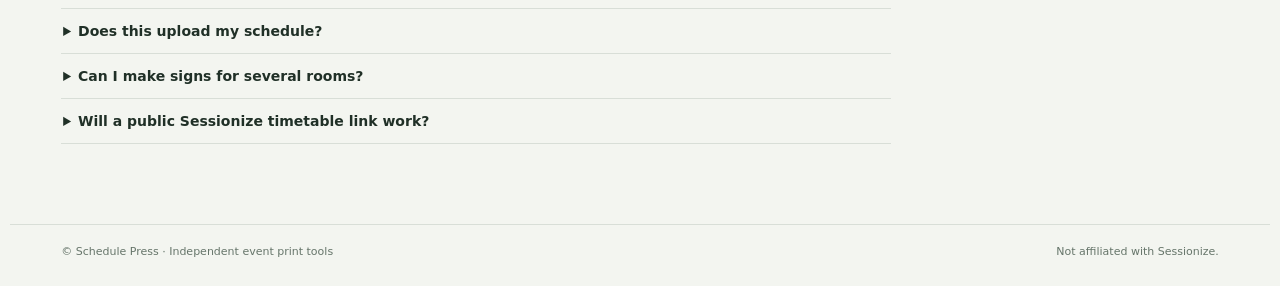
==== commit e92db138: "Add free workshop certificate maker" ====
--- a/index.html
+++ b/index.html
@@ -33,6 +33,7 @@
       <p class="sample-links">See the one-page example first: <a href="sample-room-sign-a4.pdf">A4 PDF</a> <span aria-hidden="true">·</span> <a href="sample-room-sign-us-letter.pdf">US Letter PDF</a> <span class="sample-note">(fictional event)</span></p>
       <p class="sample-links">Planning signs for a Sessionize event? <a href="sessionize-room-signs.html">Read the room-door workflow and print checklist</a>.</p>
       <p class="sample-links">Have a guest list? <a href="badge-maker.html">Make printable name badges from CSV for free</a>.</p>
+      <p class="sample-links">Thanking workshop attendees? <a href="workshop-certificate-maker.html">Make a free certificate of attendance</a>.</p>
     </section>
 
     <section id="tool" class="tool wrap" aria-label="Room sign maker">
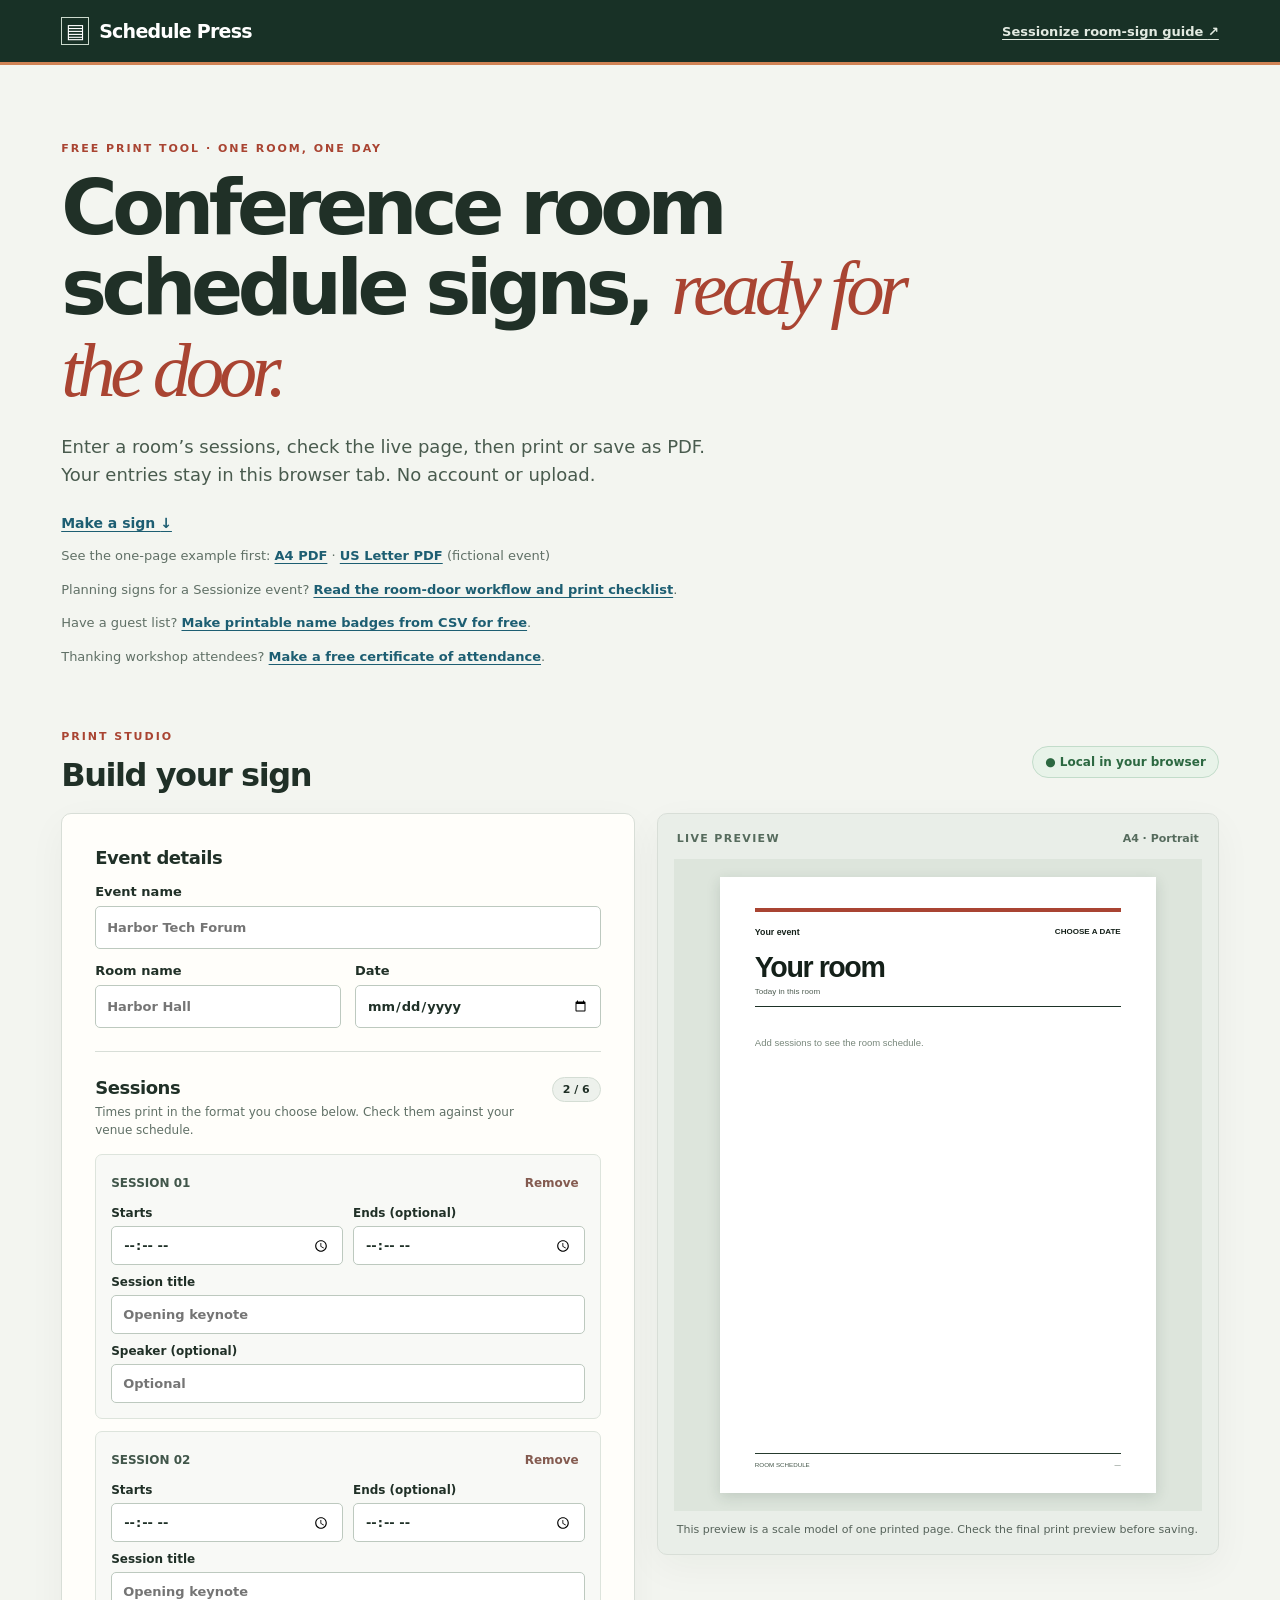
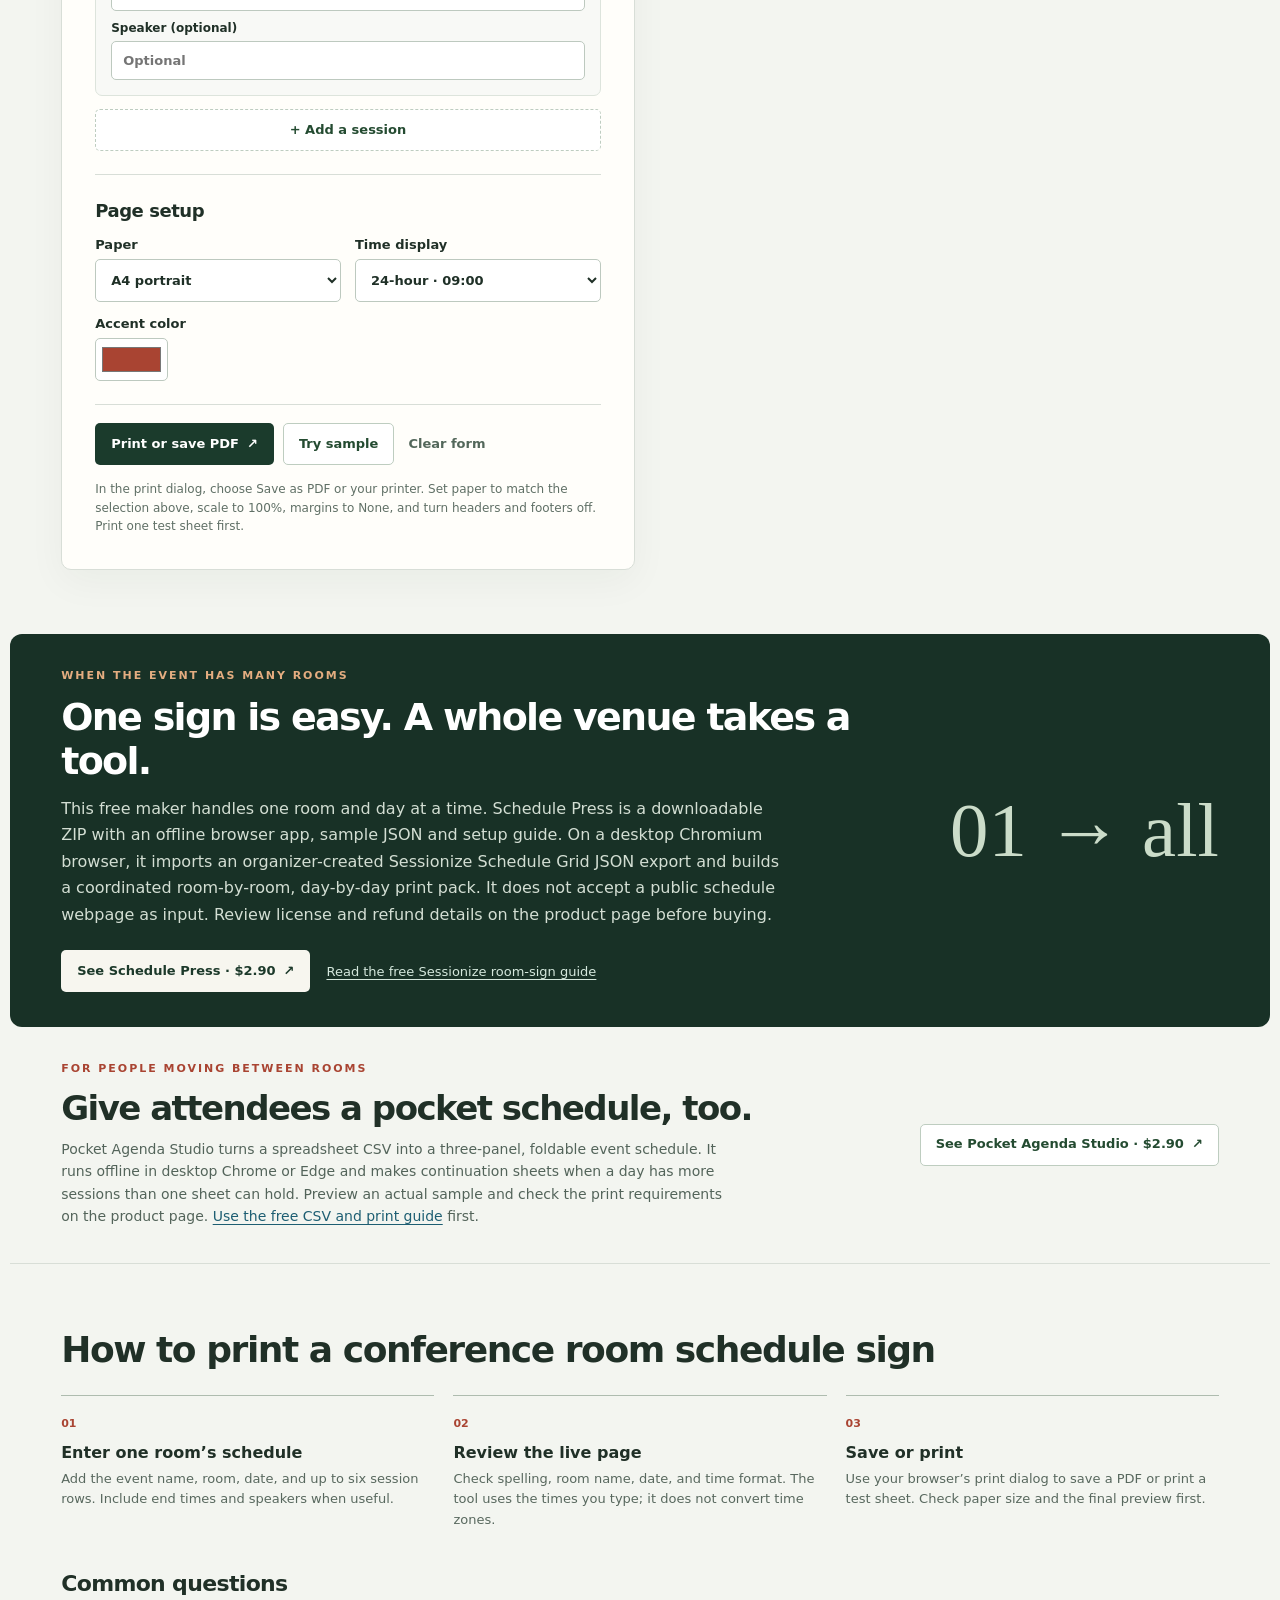
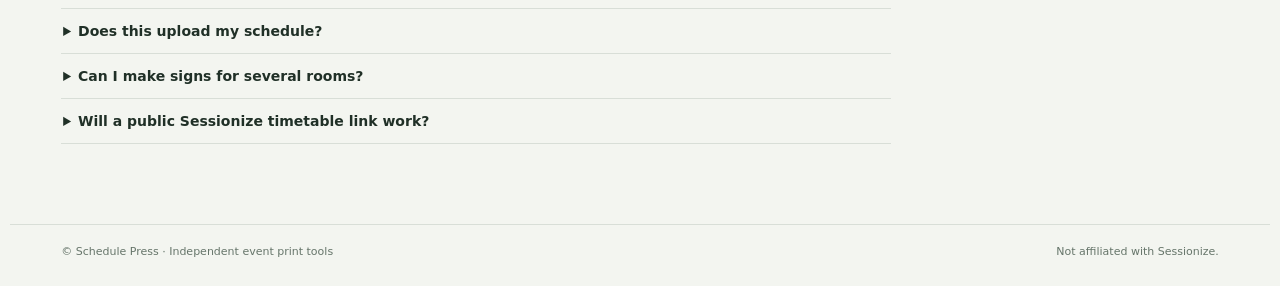
==== commit d3ce61ce: "Set product links to .90" ====
--- a/index.html
+++ b/index.html
@@ -71,11 +71,11 @@
       <p id="print-warning" class="print-warning" aria-hidden="true"></p>
     </section>
 
-    <section class="upgrade wrap" aria-labelledby="upgrade-title"><div><p class="eyebrow">WHEN THE EVENT HAS MANY ROOMS</p><h2 id="upgrade-title">One sign is easy. A whole venue takes a tool.</h2><p>This free maker handles one room and day at a time. Schedule Press is a downloadable ZIP with an offline browser app, sample JSON and setup guide. On a desktop Chromium browser, it imports an organizer-created Sessionize Schedule Grid JSON export and builds a coordinated room-by-room, day-by-day print pack. It does not accept a public schedule webpage as input. Review license and refund details on the product page before buying.</p><div class="upgrade-actions"><a class="button light" href="https://5611130604166.gumroad.com/l/schedule-press-sessionize-room-signs?utm_source=free_maker&amp;utm_medium=owned_site&amp;utm_campaign=room_signs&amp;utm_content=upgrade">See Schedule Press · $4.90 <span aria-hidden="true">↗</span></a><a class="upgrade-guide" href="sessionize-room-signs.html">Read the free Sessionize room-sign guide</a></div></div><div class="upgrade-number" aria-hidden="true">01 → all</div></section>
+    <section class="upgrade wrap" aria-labelledby="upgrade-title"><div><p class="eyebrow">WHEN THE EVENT HAS MANY ROOMS</p><h2 id="upgrade-title">One sign is easy. A whole venue takes a tool.</h2><p>This free maker handles one room and day at a time. Schedule Press is a downloadable ZIP with an offline browser app, sample JSON and setup guide. On a desktop Chromium browser, it imports an organizer-created Sessionize Schedule Grid JSON export and builds a coordinated room-by-room, day-by-day print pack. It does not accept a public schedule webpage as input. Review license and refund details on the product page before buying.</p><div class="upgrade-actions"><a class="button light" href="https://5611130604166.gumroad.com/l/schedule-press-sessionize-room-signs?utm_source=free_maker&amp;utm_medium=owned_site&amp;utm_campaign=room_signs&amp;utm_content=upgrade">See Schedule Press · $2.90 <span aria-hidden="true">↗</span></a><a class="upgrade-guide" href="sessionize-room-signs.html">Read the free Sessionize room-sign guide</a></div></div><div class="upgrade-number" aria-hidden="true">01 → all</div></section>
 
     <section class="related wrap" aria-labelledby="related-title">
       <div><p class="eyebrow">FOR PEOPLE MOVING BETWEEN ROOMS</p><h2 id="related-title">Give attendees a pocket schedule, too.</h2><p>Pocket Agenda Studio turns a spreadsheet CSV into a three-panel, foldable event schedule. It runs offline in desktop Chrome or Edge and makes continuation sheets when a day has more sessions than one sheet can hold. Preview an actual sample and check the print requirements on the product page. <a href="printable-pocket-conference-agenda.html">Use the free CSV and print guide</a> first.</p></div>
-      <a class="button secondary" href="https://5611130604166.gumroad.com/l/pocket-agenda-studio?utm_source=free_maker&amp;utm_medium=owned_site&amp;utm_campaign=pocket_agenda&amp;utm_content=related">See Pocket Agenda Studio · $4.90 <span aria-hidden="true">↗</span></a>
+      <a class="button secondary" href="https://5611130604166.gumroad.com/l/pocket-agenda-studio?utm_source=free_maker&amp;utm_medium=owned_site&amp;utm_campaign=pocket_agenda&amp;utm_content=related">See Pocket Agenda Studio · $2.90 <span aria-hidden="true">↗</span></a>
     </section>
 
     <section class="info wrap" aria-labelledby="info-title"><h2 id="info-title">How to print a conference room schedule sign</h2><div class="info-grid"><div><span class="info-step">01</span><h3>Enter one room’s schedule</h3><p>Add the event name, room, date, and up to six session rows. Include end times and speakers when useful.</p></div><div><span class="info-step">02</span><h3>Review the live page</h3><p>Check spelling, room name, date, and time format. The tool uses the times you type; it does not convert time zones.</p></div><div><span class="info-step">03</span><h3>Save or print</h3><p>Use your browser’s print dialog to save a PDF or print a test sheet. Check paper size and the final preview first.</p></div></div><div class="faq"><h3>Common questions</h3><details><summary>Does this upload my schedule?</summary><p>No. The form runs in this browser tab. It makes no schedule upload request and does not save entries to an account. If you close or refresh the tab, entries are lost.</p></details><details><summary>Can I make signs for several rooms?</summary><p>You can reuse this form manually for each room. For a Sessionize event with many rooms or days, <a href="https://5611130604166.gumroad.com/l/schedule-press-sessionize-room-signs?utm_source=free_maker&amp;utm_medium=owned_site&amp;utm_campaign=room_signs&amp;utm_content=faq">Schedule Press</a> builds the print pack from the organizer’s Schedule Grid JSON.</p></details><details><summary>Will a public Sessionize timetable link work?</summary><p>No. This free maker uses manual entry. The paid tool requires a Schedule Grid (GridSmart) JSON export from an organizer-created Sessionize endpoint. The <a href="sessionize-room-signs.html">free guide</a> explains the export and print checks.</p></details></div></section>
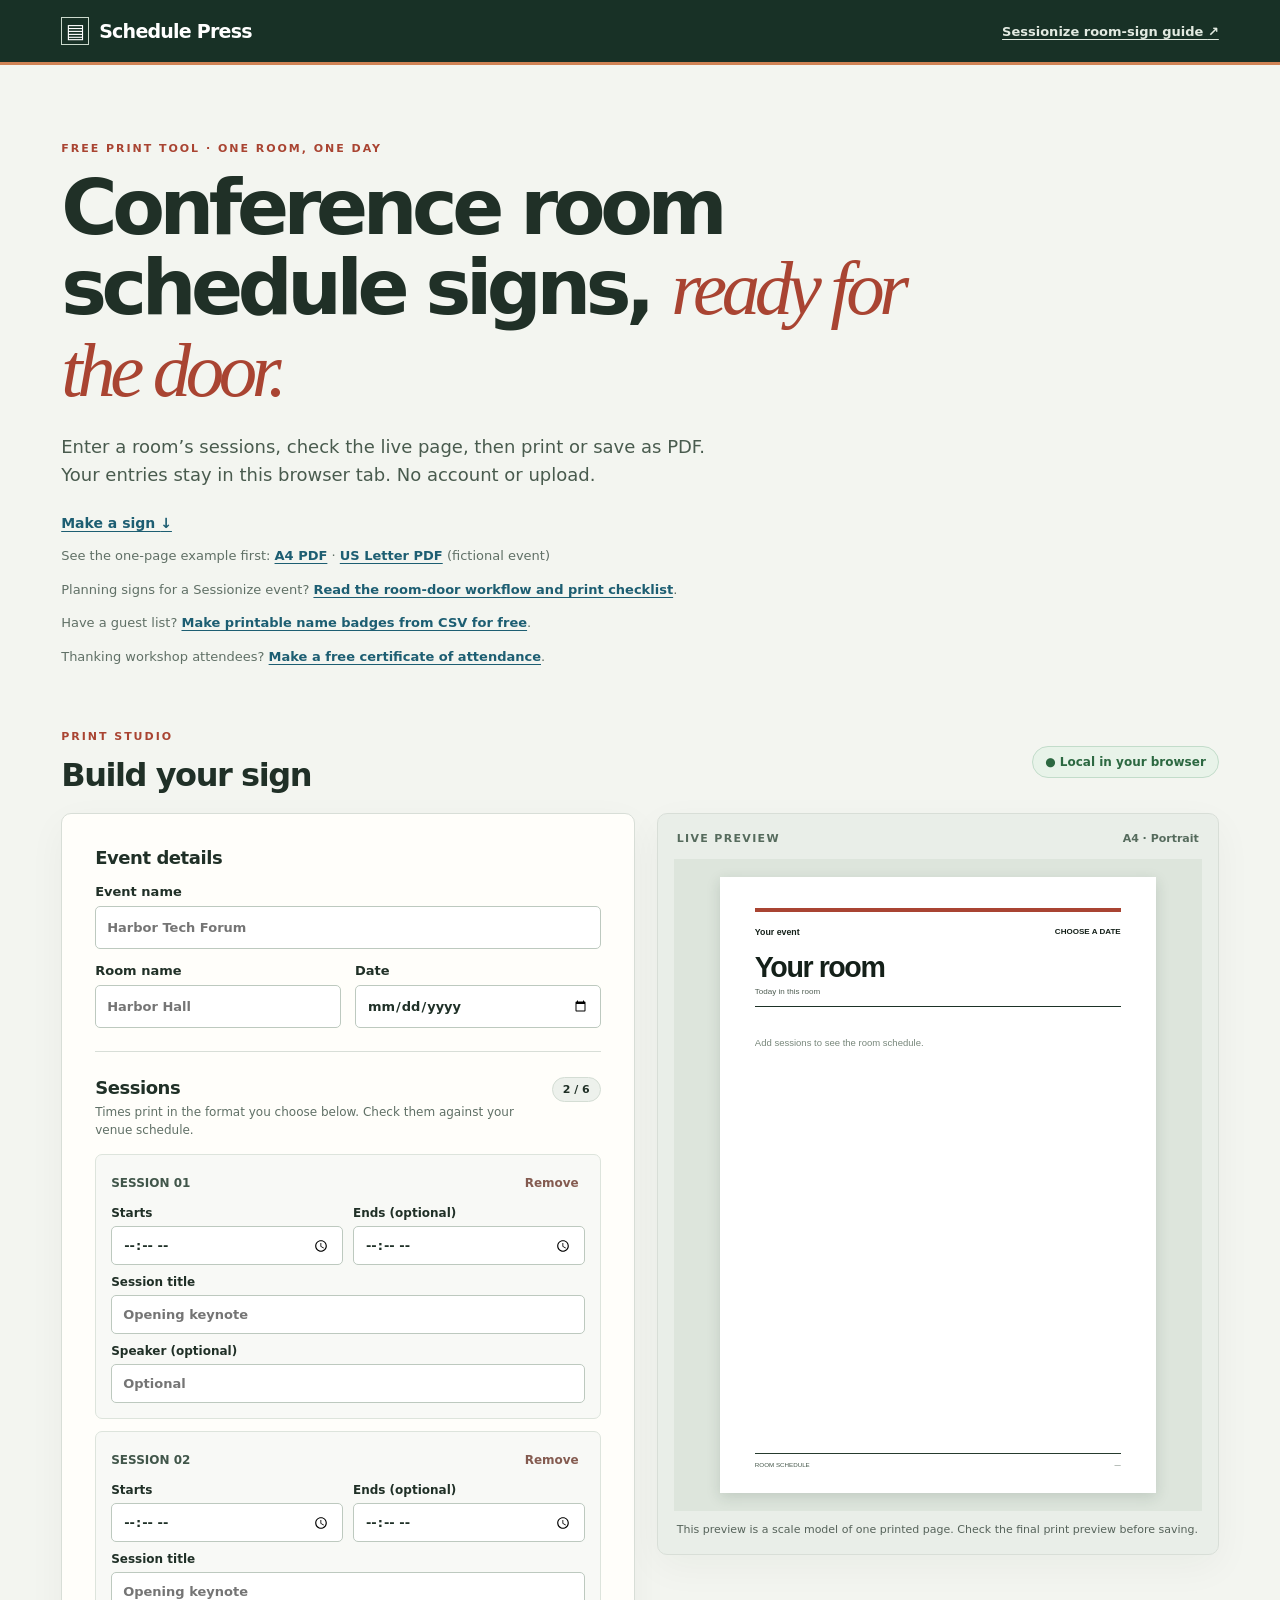
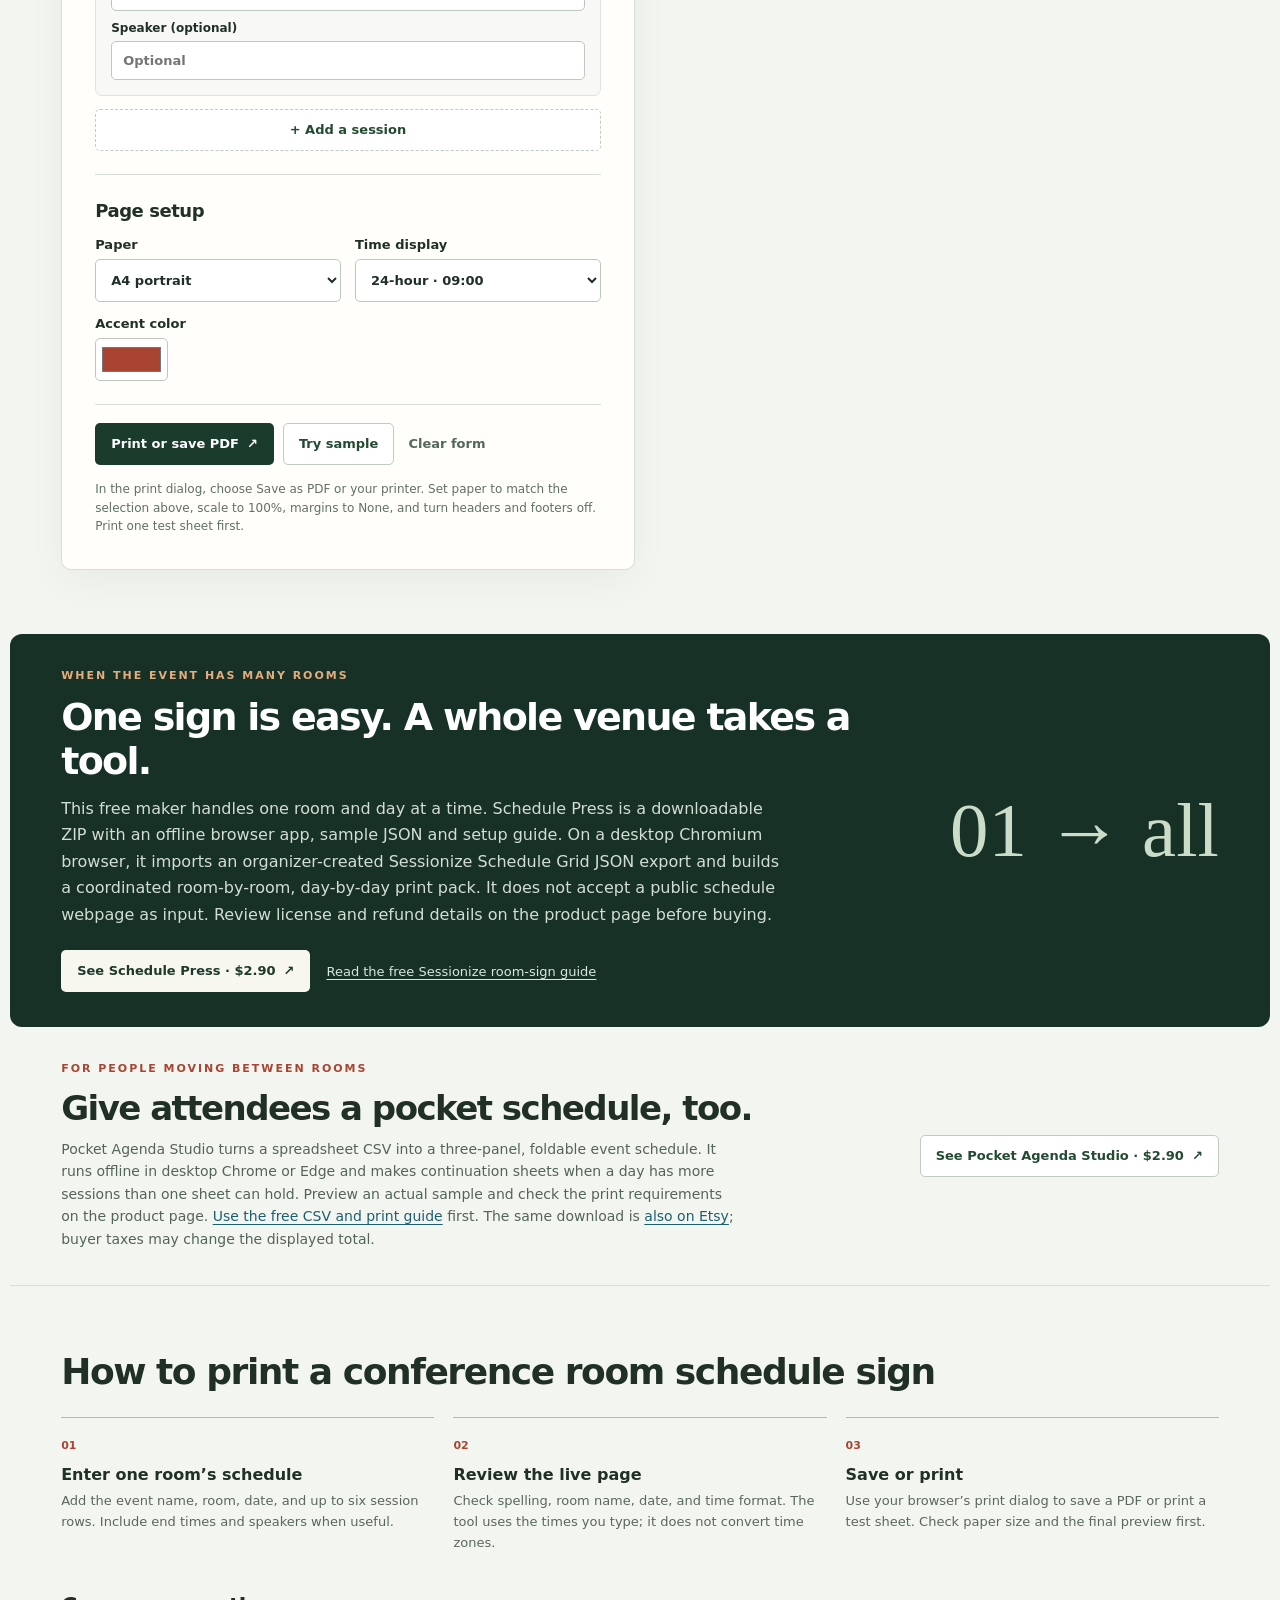
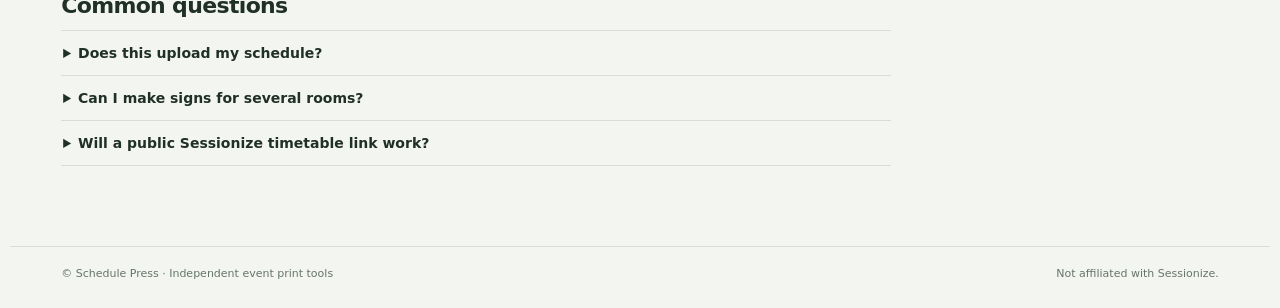
==== commit 732e1ad6: "Add Etsy purchase option for pocket agenda" ====
--- a/index.html
+++ b/index.html
@@ -74,7 +74,7 @@
     <section class="upgrade wrap" aria-labelledby="upgrade-title"><div><p class="eyebrow">WHEN THE EVENT HAS MANY ROOMS</p><h2 id="upgrade-title">One sign is easy. A whole venue takes a tool.</h2><p>This free maker handles one room and day at a time. Schedule Press is a downloadable ZIP with an offline browser app, sample JSON and setup guide. On a desktop Chromium browser, it imports an organizer-created Sessionize Schedule Grid JSON export and builds a coordinated room-by-room, day-by-day print pack. It does not accept a public schedule webpage as input. Review license and refund details on the product page before buying.</p><div class="upgrade-actions"><a class="button light" href="https://5611130604166.gumroad.com/l/schedule-press-sessionize-room-signs?utm_source=free_maker&amp;utm_medium=owned_site&amp;utm_campaign=room_signs&amp;utm_content=upgrade">See Schedule Press · $2.90 <span aria-hidden="true">↗</span></a><a class="upgrade-guide" href="sessionize-room-signs.html">Read the free Sessionize room-sign guide</a></div></div><div class="upgrade-number" aria-hidden="true">01 → all</div></section>
 
     <section class="related wrap" aria-labelledby="related-title">
-      <div><p class="eyebrow">FOR PEOPLE MOVING BETWEEN ROOMS</p><h2 id="related-title">Give attendees a pocket schedule, too.</h2><p>Pocket Agenda Studio turns a spreadsheet CSV into a three-panel, foldable event schedule. It runs offline in desktop Chrome or Edge and makes continuation sheets when a day has more sessions than one sheet can hold. Preview an actual sample and check the print requirements on the product page. <a href="printable-pocket-conference-agenda.html">Use the free CSV and print guide</a> first.</p></div>
+      <div><p class="eyebrow">FOR PEOPLE MOVING BETWEEN ROOMS</p><h2 id="related-title">Give attendees a pocket schedule, too.</h2><p>Pocket Agenda Studio turns a spreadsheet CSV into a three-panel, foldable event schedule. It runs offline in desktop Chrome or Edge and makes continuation sheets when a day has more sessions than one sheet can hold. Preview an actual sample and check the print requirements on the product page. <a href="printable-pocket-conference-agenda.html">Use the free CSV and print guide</a> first. The same download is <a href="https://www.etsy.com/listing/4602804030/conference-schedule-generator-printable?utm_source=owned_site&amp;utm_medium=home&amp;utm_campaign=pocket_agenda">also on Etsy</a>; buyer taxes may change the displayed total.</p></div>
       <a class="button secondary" href="https://5611130604166.gumroad.com/l/pocket-agenda-studio?utm_source=free_maker&amp;utm_medium=owned_site&amp;utm_campaign=pocket_agenda&amp;utm_content=related">See Pocket Agenda Studio · $2.90 <span aria-hidden="true">↗</span></a>
     </section>
 
